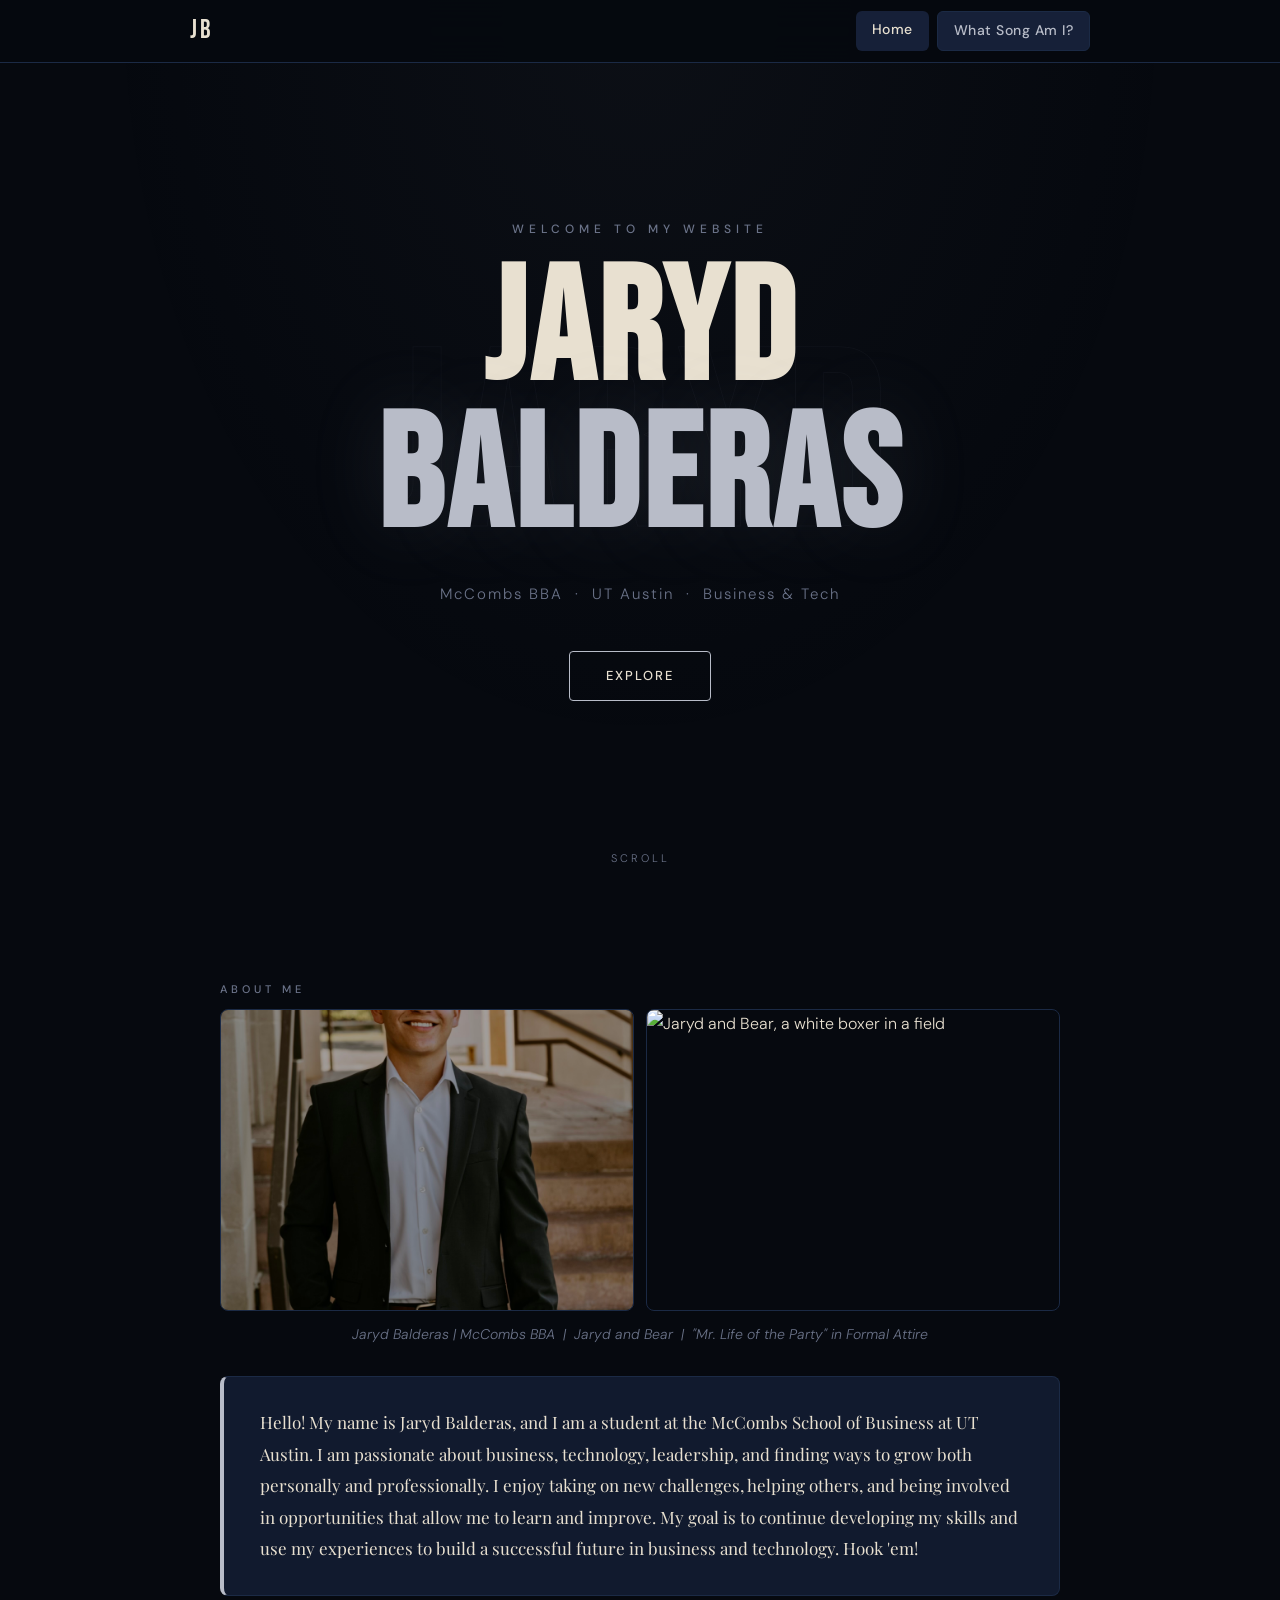
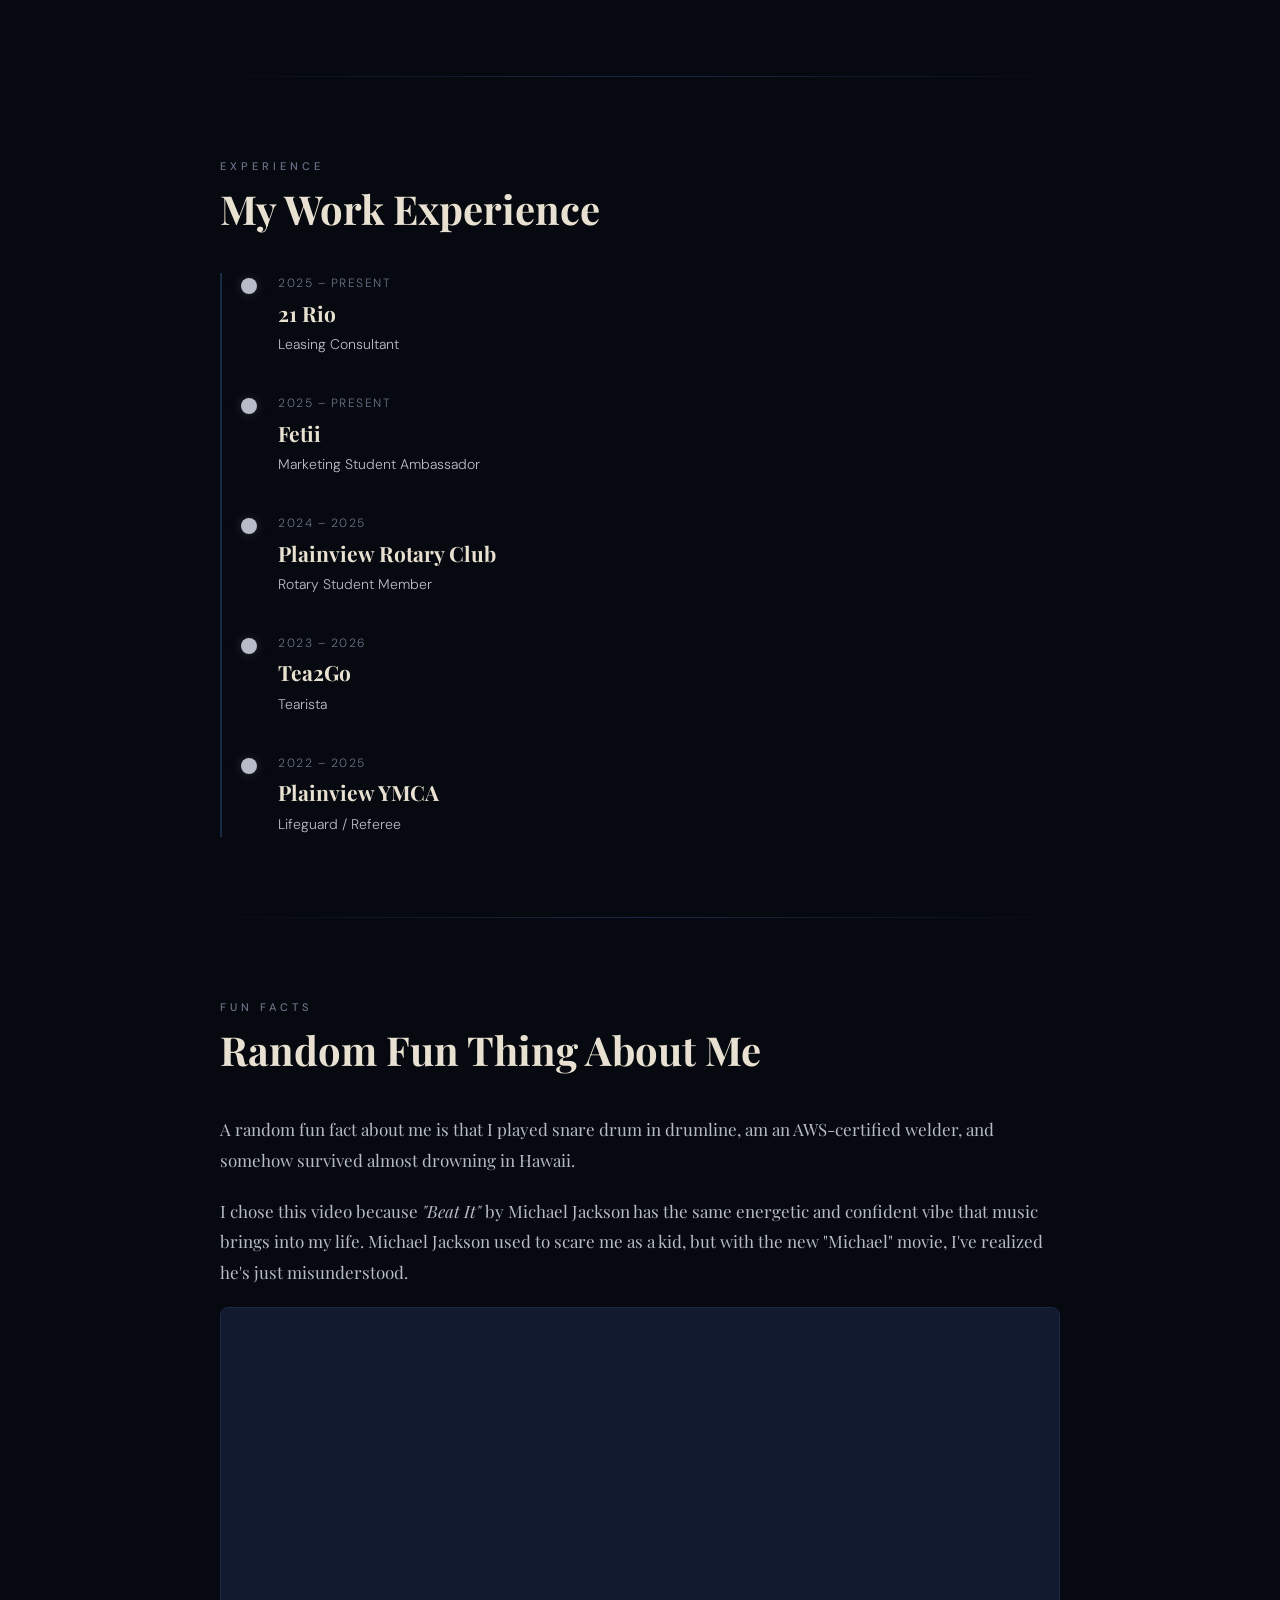
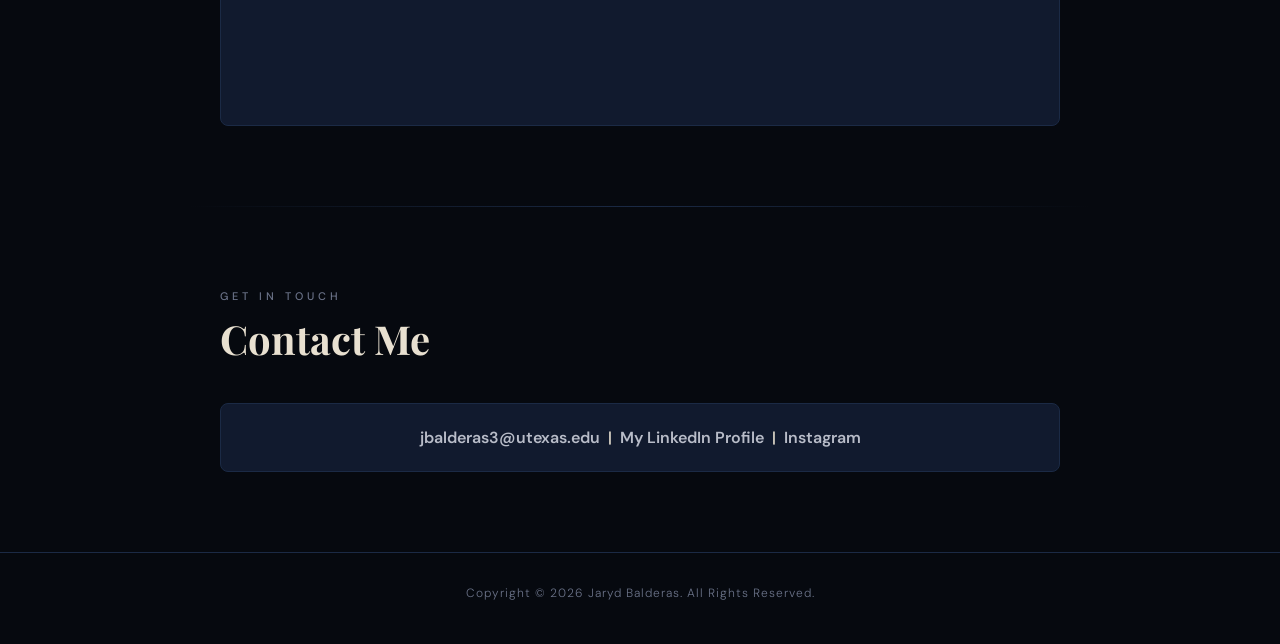
==== index.html @ f9210cd5 "Update index.html" ====
<!DOCTYPE html>
<html lang="en">
<head>
  <meta charset="UTF-8" />
  <meta name="viewport" content="width=device-width, initial-scale=1.0"/>
  <title>Jaryd Balderas</title>
  <link rel="preconnect" href="https://fonts.googleapis.com">
  <link rel="preconnect" href="https://fonts.gstatic.com" crossorigin>
  <link href="https://fonts.googleapis.com/css2?family=Bebas+Neue&family=Playfair+Display:ital,wght@0,400;0,700;1,400&family=DM+Sans:wght@300;400;500&display=swap" rel="stylesheet">
  <link rel="stylesheet" href="style.css">
</head>
<body>

  <div class="particles" id="particles"></div>

  <!-- STICKY NAV -->
  <nav class="site-nav" id="siteNav">
    <div class="nav-inner">
      <span class="nav-logo">JB</span>
      <div class="nav-links">
        <a href="index.html" class="nav-link active">Home</a>
        <a href="quiz.html" class="nav-link quiz-link">What Song Am I?</a>
      </div>
    </div>
  </nav>

  <!-- HERO -->
  <section class="hero">
    <div class="hero-bg-text">JARYD</div>
    <div class="hero-content">
      <p class="hero-eyebrow">Welcome to my website</p>
      <h1 class="hero-name">JARYD<br><span class="hero-name-accent">BALDERAS</span></h1>
      <p class="hero-tagline">McCombs BBA &nbsp;&middot;&nbsp; UT Austin &nbsp;&middot;&nbsp; Business &amp; Tech</p>
      <a href="#about" class="hero-cta">Explore</a>
    </div>
    <div class="hero-scroll-hint">scroll</div>
  </section>

  <!-- ABOUT -->
  <section class="section" id="about">
    <div class="section-label reveal">About Me</div>

    <div class="photo-row reveal">
      <div class="photo-frame">
        <img class="row-photo headshot-photo" alt="Jaryd standing in front of stairs" src="IMG_3051.jpeg" />
        <div class="photo-caption-overlay">Jaryd Balderas</div>
      </div>
      <div class="photo-frame">
        <img class="row-photo" alt="Jaryd and Bear, a white boxer in a field" src="Jaryd&Bear.JPG" />
        <div class="photo-caption-overlay">Jaryd &amp; Bear</div>
      </div>
    </div>

    <p class="caption reveal">
      <em>Jaryd Balderas | McCombs BBA &nbsp;|&nbsp; Jaryd and Bear &nbsp;|&nbsp; "Mr. Life of the Party" in Formal Attire</em>
    </p>

    <div class="about-card reveal">
      <p class="about-me">
        Hello! My name is Jaryd Balderas, and I am a student at the McCombs School of Business at UT Austin.
        I am passionate about business, technology, leadership, and finding ways to grow both personally and
        professionally. I enjoy taking on new challenges, helping others, and being involved in opportunities
        that allow me to learn and improve. My goal is to continue developing my skills and use my experiences
        to build a successful future in business and technology. Hook 'em!
      </p>
    </div>
  </section>

  <div class="divider"></div>

  <!-- WORK EXPERIENCE -->
  <section class="section" id="work">
    <div class="section-label reveal">Experience</div>
    <h2 class="section-heading reveal">My Work Experience</h2>

    <div class="timeline">
      <div class="timeline-item reveal">
        <div class="timeline-dot"></div>
        <div class="timeline-content">
          <span class="timeline-year">2025 &ndash; Present</span>
          <strong class="timeline-company">21 Rio</strong>
          <span class="timeline-role">Leasing Consultant</span>
        </div>
      </div>
      <div class="timeline-item reveal">
        <div class="timeline-dot"></div>
        <div class="timeline-content">
          <span class="timeline-year">2025 &ndash; Present</span>
          <strong class="timeline-company">Fetii</strong>
          <span class="timeline-role">Marketing Student Ambassador</span>
        </div>
      </div>
      <div class="timeline-item reveal">
        <div class="timeline-dot"></div>
        <div class="timeline-content">
          <span class="timeline-year">2024 &ndash; 2025</span>
          <strong class="timeline-company">Plainview Rotary Club</strong>
          <span class="timeline-role">Rotary Student Member</span>
        </div>
      </div>
      <div class="timeline-item reveal">
        <div class="timeline-dot"></div>
        <div class="timeline-content">
          <span class="timeline-year">2023 &ndash; 2026</span>
          <strong class="timeline-company">Tea2Go</strong>
          <span class="timeline-role">Tearista</span>
        </div>
      </div>
      <div class="timeline-item reveal">
        <div class="timeline-dot"></div>
        <div class="timeline-content">
          <span class="timeline-year">2022 &ndash; 2025</span>
          <strong class="timeline-company">Plainview YMCA</strong>
          <span class="timeline-role">Lifeguard / Referee</span>
        </div>
      </div>
    </div>
  </section>

  <div class="divider"></div>

  <!-- FUN FACTS -->
  <section class="section" id="fun">
    <div class="section-label reveal">Fun Facts</div>
    <h2 class="section-heading reveal">Random Fun Thing About Me</h2>

    <p class="fun-description reveal">
      A random fun fact about me is that I played snare drum in drumline, am an AWS-certified welder,
      and somehow survived almost drowning in Hawaii.
    </p>
    <p class="fun-description reveal">
      I chose this video because <em>"Beat It"</em> by Michael Jackson has the same energetic and confident vibe
      that music brings into my life. Michael Jackson used to scare me as a kid, but with the new "Michael" movie,
      I've realized he's just misunderstood.
    </p>

    <div class="video-wrap reveal">
      <iframe
        src="https://www.youtube.com/embed/oRdxUFDoQe0?si=f1LUqNTYazHuDewV"
        title="Michael Jackson - Beat It"
        frameborder="0"
        allow="accelerometer; autoplay; clipboard-write; encrypted-media; gyroscope; picture-in-picture; web-share"
        referrerpolicy="strict-origin-when-cross-origin"
        allowfullscreen>
      </iframe>
    </div>
  </section>

  <div class="divider"></div>

  <!-- CONTACT -->
  <section class="section" id="contact">
    <div class="section-label reveal">Get In Touch</div>
    <h2 class="section-heading reveal">Contact Me</h2>

    <p class="contact-line reveal">
      <a href="mailto:jbalderas3@utexas.edu">jbalderas3@utexas.edu</a>
      &nbsp;|&nbsp;
      <a href="https://www.linkedin.com/in/jarydbalderas" target="_blank" rel="noopener noreferrer">My LinkedIn Profile</a>
      &nbsp;|&nbsp;
      <a href="https://www.instagram.com/jaryd.3" target="_blank" rel="noopener noreferrer">Instagram</a>
    </p>
  </section>

  <footer class="page-footer">
    <span>Copyright &copy; 2026 Jaryd Balderas. All Rights Reserved.</span>
  </footer>

  <script src="main.js"></script>
</body>
</html>
---- style.css ----
/* ============================================================
   Jaryd Balderas – Navy Night Mode
   --bg:         #06090f   near-black navy
   --bg-surface: #0d1321   dark navy surface
   --bg-card:    #111a2e   card navy
   --border:     #1b2a45   border navy
   --navy-mid:   #162038   hover navy
   --cream:      #e8e0d0   moonlight cream (main text)
   --silver:     #b8bcc8   moonlight silver (secondary)
   --muted:      #6b7389   muted blue-grey
   ============================================================ */

:root {
  --bg:         #06090f;
  --bg-surface: #0d1321;
  --bg-card:    #111a2e;
  --border:     #1b2a45;
  --navy-mid:   #162038;
  --cream:      #e8e0d0;
  --silver:     #b8bcc8;
  --muted:      #6b7389;
  --font-display: 'Bebas Neue', sans-serif;
  --font-serif:   'Playfair Display', Georgia, serif;
  --font-body:    'DM Sans', sans-serif;
}

/* ---- Reset & Base ---- */
*, *::before, *::after { box-sizing: border-box; margin: 0; padding: 0; }
html { scroll-behavior: smooth; }

body {
  background-color: var(--bg);
  color: var(--cream);
  font-family: var(--font-body);
  font-weight: 300;
  line-height: 1.7;
  overflow-x: hidden;
  max-width: 100%;
}

/* ---- Floating particles ---- */
.particles {
  position: fixed;
  inset: 0;
  pointer-events: none;
  z-index: 0;
  overflow: hidden;
}
.particle {
  position: absolute;
  border-radius: 50%;
  background: var(--silver);
  opacity: 0;
  animation: floatUp linear infinite;
}
@keyframes floatUp {
  0%   { transform: translateY(100vh) scale(0); opacity: 0; }
  10%  { opacity: 0.15; }
  90%  { opacity: 0.04; }
  100% { transform: translateY(-10vh) scale(1.2); opacity: 0; }
}

/* ---- Sticky Nav ---- */
.site-nav {
  position: fixed;
  top: 0; left: 0; right: 0;
  z-index: 100;
  padding: 0 32px;
  background: rgba(6,9,15,0.92);
  backdrop-filter: blur(20px);
  border-bottom: 1px solid var(--border);
  transition: background 0.3s;
}
.nav-inner {
  max-width: 900px;
  margin: 0 auto;
  height: 62px;
  display: flex;
  align-items: center;
  justify-content: space-between;
}
.nav-logo {
  font-family: var(--font-display);
  font-size: 26px;
  letter-spacing: 3px;
  color: var(--cream);
}
.nav-links { display: flex; gap: 8px; }
.nav-link {
  font-family: var(--font-body);
  font-size: 14px;
  font-weight: 500;
  color: var(--muted);
  text-decoration: none;
  padding: 7px 16px;
  border-radius: 6px;
  letter-spacing: 0.5px;
  transition: color 0.2s, background 0.2s;
}
.nav-link:hover, .nav-link.active {
  color: var(--cream);
  background: var(--navy-mid);
}
.quiz-link {
  background: var(--navy-mid);
  color: var(--silver) !important;
  border: 1px solid var(--border);
}
.quiz-link:hover, .quiz-link.active {
  background: var(--border) !important;
  color: var(--cream) !important;
}

/* ---- Hero ---- */
.hero {
  position: relative;
  min-height: 100vh;
  display: flex;
  flex-direction: column;
  align-items: center;
  justify-content: center;
  text-align: center;
  padding: 80px 24px 60px;
  overflow: hidden;
  background: radial-gradient(ellipse at 50% 0%, rgba(184,188,200,0.04) 0%, transparent 60%);
}
.hero-bg-text {
  position: absolute;
  top: 50%; left: 50%;
  transform: translate(-50%, -50%);
  font-family: var(--font-display);
  font-size: clamp(100px, 20vw, 260px);
  letter-spacing: 8px;
  color: transparent;
  -webkit-text-stroke: 1px rgba(184,188,200,0.04);
  user-select: none;
  white-space: nowrap;
  pointer-events: none;
  z-index: 0;
}
.hero-content { position: relative; z-index: 1; }
.hero-eyebrow {
  font-size: 12px;
  font-weight: 500;
  letter-spacing: 5px;
  text-transform: uppercase;
  color: var(--muted);
  margin-bottom: 20px;
  animation: fadeUp 0.8s ease both;
}
.hero-name {
  font-family: var(--font-display);
  font-size: clamp(72px, 14vw, 160px);
  line-height: 0.92;
  letter-spacing: 4px;
  color: var(--cream);
  animation: fadeUp 0.9s ease 0.15s both;
}
.hero-name-accent {
  color: var(--silver);
  display: inline-block;
  text-shadow: 0 0 80px rgba(184,188,200,0.12);
}
.hero-tagline {
  margin-top: 28px;
  font-size: 15px;
  letter-spacing: 2px;
  color: var(--muted);
  animation: fadeUp 1s ease 0.3s both;
}
.hero-cta {
  display: inline-block;
  margin-top: 44px;
  padding: 13px 36px;
  background: transparent;
  border: 1.5px solid var(--silver);
  color: var(--cream);
  font-family: var(--font-body);
  font-size: 13px;
  font-weight: 500;
  letter-spacing: 2px;
  text-transform: uppercase;
  text-decoration: none;
  border-radius: 4px;
  transition: background 0.25s, color 0.25s, transform 0.2s;
  animation: fadeUp 1s ease 0.45s both;
}
.hero-cta:hover {
  background: var(--cream);
  color: var(--bg);
  transform: translateY(-3px);
}
.hero-scroll-hint {
  position: absolute;
  bottom: 32px; left: 50%;
  transform: translateX(-50%);
  font-size: 11px;
  letter-spacing: 3px;
  text-transform: uppercase;
  color: var(--muted);
  animation: bounce 2s ease-in-out infinite;
  z-index: 1;
}
@keyframes bounce {
  0%, 100% { transform: translateX(-50%) translateY(0); }
  50%       { transform: translateX(-50%) translateY(6px); }
}
@keyframes fadeUp {
  from { opacity: 0; transform: translateY(30px); }
  to   { opacity: 1; transform: translateY(0); }
}

/* ---- Sections ---- */
.section {
  max-width: 900px;
  margin: 0 auto;
  padding: 80px 30px;
  position: relative;
  z-index: 1;
}
.section-label {
  font-size: 11px;
  font-weight: 500;
  letter-spacing: 4px;
  text-transform: uppercase;
  color: var(--muted);
  margin-bottom: 10px;
}
.section-heading {
  font-family: var(--font-serif);
  font-size: clamp(26px, 4vw, 40px);
  font-weight: 700;
  color: var(--cream);
  margin-bottom: 40px;
  line-height: 1.2;
}

/* ---- Divider ---- */
.divider {
  max-width: 900px;
  margin: 0 auto;
  height: 1px;
  background: linear-gradient(90deg, transparent, var(--border), transparent);
}

/* ---- Scroll reveal ---- */
.reveal {
  opacity: 0;
  transform: translateY(36px);
  transition: opacity 0.7s ease, transform 0.7s ease;
}
.reveal.visible {
  opacity: 1;
  transform: translateY(0);
}

/* ---- Photo row ---- */
.photo-row {
  display: flex;
  gap: 12px;
  justify-content: center;
  margin-bottom: 12px;
}
.photo-frame {
  position: relative;
  overflow: hidden;
  border-radius: 8px;
  flex: 1;
  max-width: 420px;
  border: 1px solid var(--border);
}
.row-photo {
  width: 100%;
  height: 300px;
  object-fit: cover;
  display: block;
  transition: transform 0.5s ease;
   .headshot-photo {
  object-position: center bottom;
}
}
.photo-frame:hover .row-photo { transform: scale(1.04); }
.photo-caption-overlay {
  position: absolute;
  bottom: 0; left: 0; right: 0;
  background: linear-gradient(transparent, rgba(6,9,15,0.88));
  color: var(--cream);
  font-size: 13px;
  letter-spacing: 1px;
  padding: 24px 14px 12px;
  opacity: 0;
  transition: opacity 0.3s;
}
.photo-frame:hover .photo-caption-overlay { opacity: 1; }

/* ---- Caption ---- */
.caption {
  text-align: center;
  color: var(--muted);
  font-size: 14px;
  margin-bottom: 30px;
}

/* ---- About card ---- */
.about-card {
  background: var(--bg-card);
  border: 1px solid var(--border);
  border-left: 4px solid var(--silver);
  border-radius: 8px;
  padding: 30px 36px;
}
.about-me {
  font-family: var(--font-serif);
  font-size: 17px;
  color: var(--cream);
  line-height: 1.85;
}

/* ---- Timeline ---- */
.timeline {
  position: relative;
  padding-left: 28px;
  border-left: 2px solid var(--border);
}
.timeline-item {
  position: relative;
  padding: 0 0 36px 28px;
}
.timeline-item:last-child { padding-bottom: 0; }
.timeline-dot {
  position: absolute;
  left: -9px; top: 5px;
  width: 16px; height: 16px;
  border-radius: 50%;
  background: var(--silver);
  box-shadow: 0 0 12px rgba(184,188,200,0.2);
  transition: transform 0.2s, box-shadow 0.2s;
}
.timeline-item:hover .timeline-dot {
  transform: scale(1.4);
  box-shadow: 0 0 20px rgba(184,188,200,0.4);
}
.timeline-content { display: flex; flex-direction: column; gap: 2px; }
.timeline-year {
  font-size: 12px;
  letter-spacing: 1.5px;
  color: var(--muted);
  text-transform: uppercase;
}
.timeline-company {
  font-family: var(--font-serif);
  font-size: 21px;
  font-weight: 700;
  color: var(--cream);
}
.timeline-role { font-size: 14px; color: var(--silver); }

/* ---- Fun section text ---- */
.fun-description {
  font-family: var(--font-serif);
  font-size: 17px;
  color: var(--silver);
  margin-bottom: 20px;
  line-height: 1.8;
}

/* ---- Video ---- */
.video-wrap {
  background: var(--bg-card);
  border: 1px solid var(--border);
  border-radius: 8px;
  padding: 24px;
  text-align: center;
}
.video-wrap iframe {
  width: 100%;
  max-width: 640px;
  height: 360px;
  border-radius: 6px;
  border: none;
}

/* ---- Contact ---- */
.contact-line {
  text-align: center;
  background: var(--bg-card);
  border: 1px solid var(--border);
  border-radius: 8px;
  padding: 20px;
  font-size: 16px;
  font-weight: 500;
}
.contact-line a {
  color: var(--silver);
  font-weight: 600;
  text-decoration: none;
  transition: color 0.2s;
}
.contact-line a:hover { color: var(--cream); }

/* ---- Footer ---- */
.page-footer {
  text-align: center;
  color: var(--muted);
  font-size: 12px;
  letter-spacing: 1px;
  padding: 30px 24px 40px;
  border-top: 1px solid var(--border);
  position: relative;
  z-index: 1;
}

/* ============================================================
   QUIZ PAGE
   ============================================================ */
.quiz-hero {
  padding: 110px 24px 50px;
  text-align: center;
  position: relative;
  overflow: hidden;
}
.quiz-hero-bg {
  position: absolute;
  inset: 0;
  background: radial-gradient(ellipse at 50% 0%, rgba(184,188,200,0.04) 0%, transparent 65%);
  pointer-events: none;
}
.quiz-eyebrow {
  font-size: 11px;
  letter-spacing: 4px;
  text-transform: uppercase;
  color: var(--muted);
  margin-bottom: 14px;
  position: relative;
  z-index: 1;
}
.quiz-main-title {
  font-family: var(--font-display);
  font-size: clamp(52px, 10vw, 96px);
  letter-spacing: 4px;
  color: var(--cream);
  line-height: 1;
  margin-bottom: 16px;
  position: relative;
  z-index: 1;
}
.quiz-main-title span { color: var(--silver); }
.quiz-subtitle {
  font-family: var(--font-serif);
  font-style: italic;
  font-size: 17px;
  color: var(--muted);
  max-width: 500px;
  margin: 0 auto;
  position: relative;
  z-index: 1;
}

.quiz-wrap {
  max-width: 700px;
  margin: 0 auto;
  padding: 20px 24px 80px;
  position: relative;
  z-index: 1;
}

/* Progress */
.progress-wrap {
  background: var(--border);
  border-radius: 20px;
  height: 4px;
  margin-bottom: 6px;
  overflow: hidden;
}
.progress-fill {
  height: 100%;
  background: linear-gradient(90deg, var(--silver), var(--cream));
  border-radius: 20px;
  transition: width 0.5s cubic-bezier(0.4,0,0.2,1);
  width: 0%;
}
.progress-label {
  text-align: right;
  color: var(--muted);
  font-size: 12px;
  letter-spacing: 1px;
  margin-bottom: 28px;
}

/* Question card */
.question-card {
  background: var(--bg-card);
  border: 1px solid var(--border);
  border-radius: 10px;
  padding: 32px;
  margin-bottom: 18px;
  animation: fadeUp 0.4s ease both;
}
.question-number {
  font-size: 11px;
  font-weight: 500;
  letter-spacing: 3px;
  text-transform: uppercase;
  color: var(--muted);
  margin-bottom: 10px;
}
.question-text {
  font-family: var(--font-serif);
  font-size: 22px;
  color: var(--cream);
  line-height: 1.35;
  margin-bottom: 24px;
}
.answers-grid {
  display: grid;
  grid-template-columns: 1fr 1fr;
  gap: 10px;
}
.answer-btn {
  background: var(--bg-surface);
  color: var(--silver);
  border: 1px solid var(--border);
  border-radius: 8px;
  padding: 14px 16px;
  font-family: var(--font-body);
  font-size: 14px;
  cursor: pointer;
  text-align: left;
  line-height: 1.5;
  transition: border-color 0.2s, background 0.2s, color 0.2s, transform 0.15s;
}
.answer-btn:hover {
  border-color: var(--silver);
  background: var(--navy-mid);
  color: var(--cream);
  transform: translateY(-2px);
}
.answer-btn.selected {
  border-color: var(--cream);
  background: var(--navy-mid);
  color: var(--cream);
}

/* Next button */
.next-btn {
  display: block;
  margin: 0 auto 36px;
  background: var(--cream);
  color: var(--bg);
  border: none;
  border-radius: 6px;
  padding: 13px 44px;
  font-family: var(--font-body);
  font-size: 15px;
  font-weight: 600;
  letter-spacing: 1px;
  cursor: pointer;
  transition: opacity 0.2s, transform 0.2s;
}
.next-btn:hover:not(:disabled) { opacity: 0.85; transform: translateY(-2px); }
.next-btn:disabled { opacity: 0.2; cursor: not-allowed; }

/* Result */
.result-card {
  background: var(--bg-card);
  border: 1px solid var(--border);
  border-radius: 10px;
  padding: 44px 32px;
  text-align: center;
  animation: fadeUp 0.5s ease;
  display: none;
}
.result-label {
  font-size: 11px;
  letter-spacing: 4px;
  text-transform: uppercase;
  color: var(--muted);
  margin-bottom: 10px;
}
.result-song {
  font-family: var(--font-display);
  font-size: 50px;
  letter-spacing: 3px;
  color: var(--cream);
  margin-bottom: 4px;
}
.result-artist {
  font-family: var(--font-serif);
  font-style: italic;
  font-size: 20px;
  color: var(--silver);
  margin-bottom: 20px;
}
.result-description {
  font-size: 15px;
  color: var(--muted);
  line-height: 1.8;
  max-width: 500px;
  margin: 0 auto 28px;
}
.retake-btn {
  background: transparent;
  border: 1.5px solid var(--silver);
  color: var(--cream);
  border-radius: 6px;
  padding: 11px 32px;
  font-family: var(--font-body);
  font-size: 14px;
  font-weight: 500;
  letter-spacing: 1px;
  cursor: pointer;
  transition: background 0.2s, color 0.2s, border-color 0.2s;
}
.retake-btn:hover {
  background: var(--cream);
  color: var(--bg);
  border-color: var(--cream);
}

/* ---- Mobile ---- */
@media (max-width: 680px) {
  .hero-name { font-size: 72px; }
  .photo-row { flex-direction: column; }
  .row-photo { height: 240px; }
  .answers-grid { grid-template-columns: 1fr; }
  .quiz-main-title { font-size: 52px; }
  .site-nav { padding: 0 16px; }
  .section { padding: 60px 16px; }
  .question-card { padding: 22px 18px; }
  .result-card { padding: 30px 18px; }
  .about-card { padding: 22px 20px; }
}
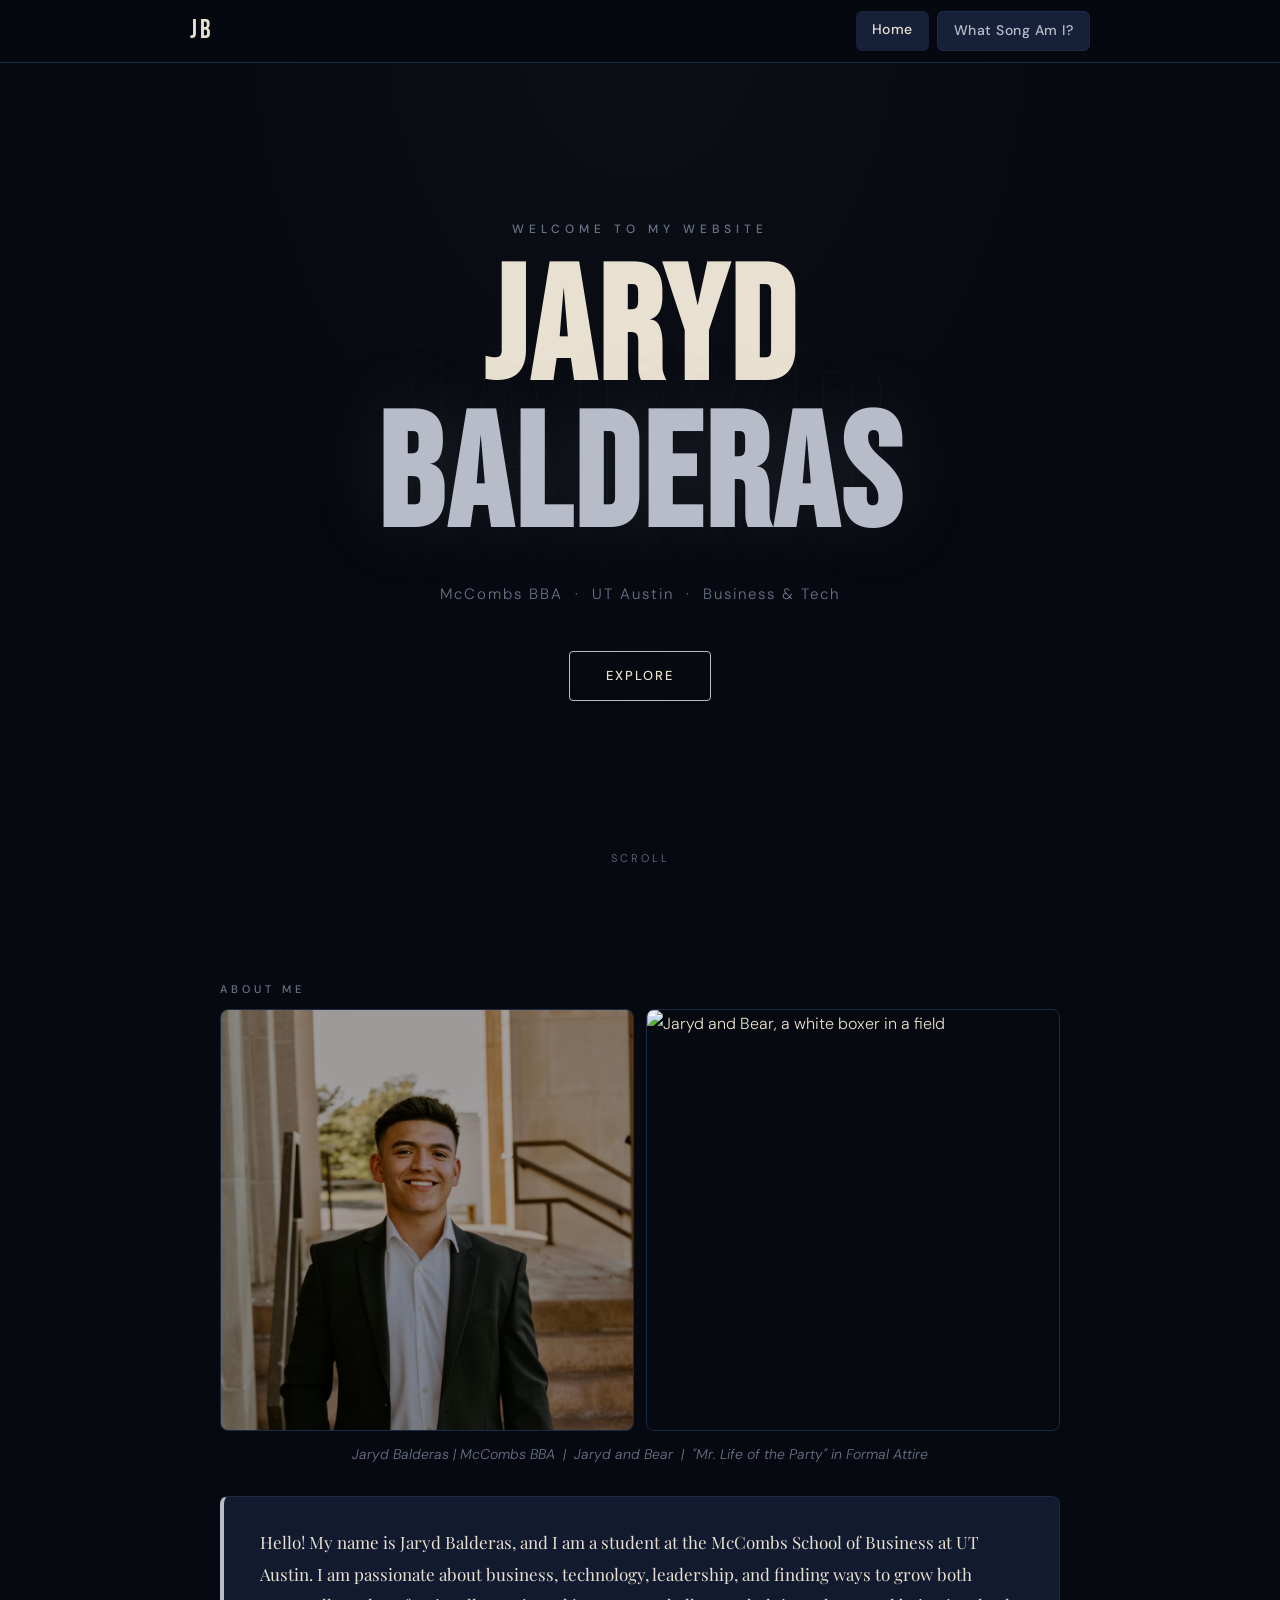
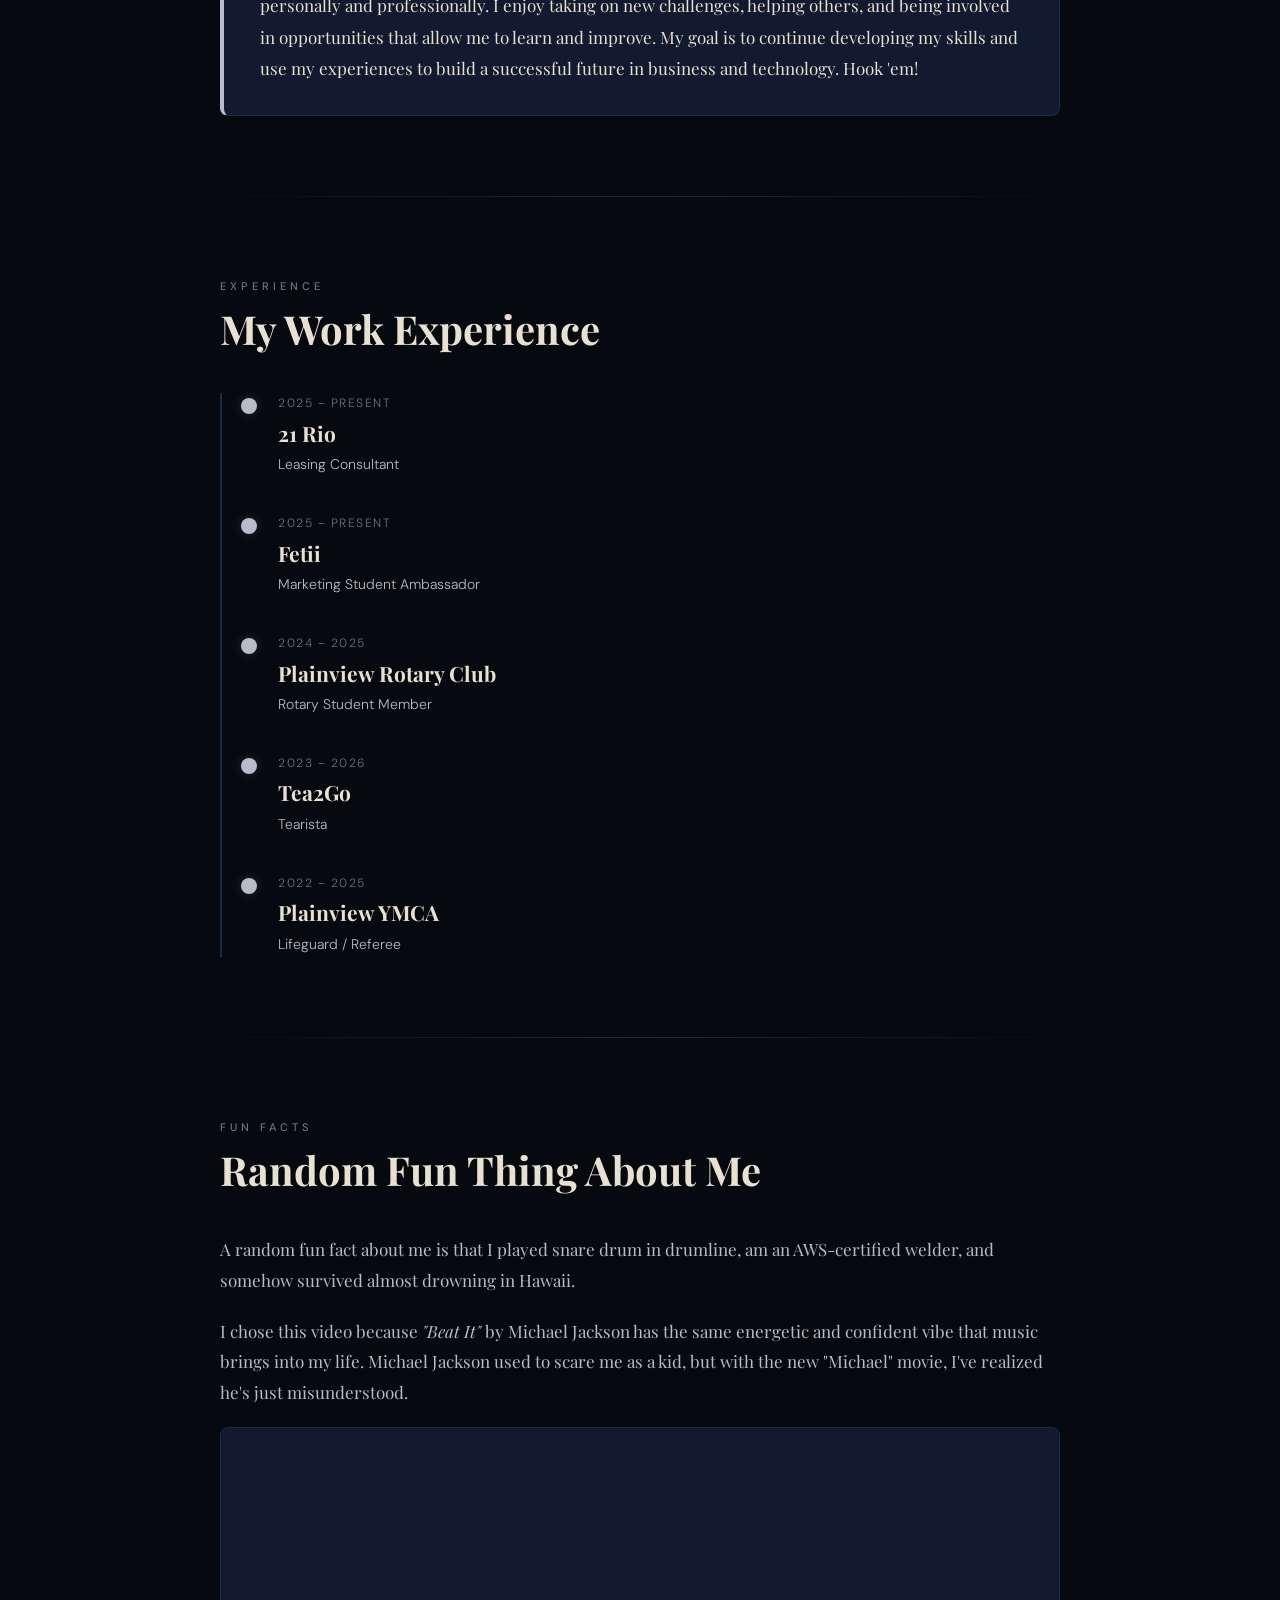
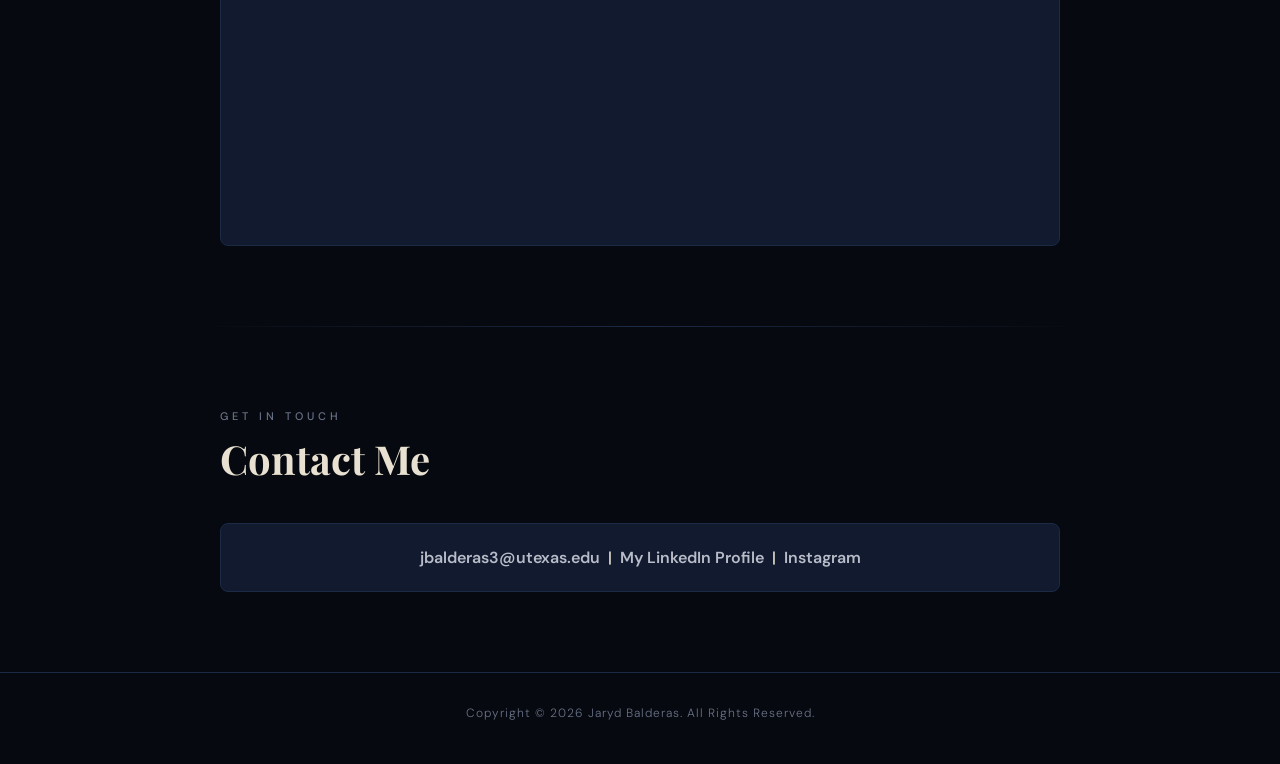
==== commit 7dbc9c67: "Update index.html" ====
--- a/index.html
+++ b/index.html
@@ -46,7 +46,7 @@
         <div class="photo-caption-overlay">Jaryd Balderas</div>
       </div>
       <div class="photo-frame">
-        <img class="row-photo" alt="Jaryd and Bear, a white boxer in a field" src="Jaryd&Bear.JPG" />
+        <img class="row-photo bear-photo" alt="Jaryd and Bear, a white boxer in a field" src="Jaryd&Bear.JPG" />
         <div class="photo-caption-overlay">Jaryd &amp; Bear</div>
       </div>
     </div>
--- a/style.css
+++ b/style.css
@@ -271,13 +271,13 @@
 }
 .row-photo {
   width: 100%;
-  height: 300px;
+  height: 420px;
   object-fit: cover;
   display: block;
   transition: transform 0.5s ease;
-   .headshot-photo {
-  object-position: center bottom;
-}
+}
+.headshot-photo {
+  object-position: center 0%;
 }
 .photo-frame:hover .row-photo { transform: scale(1.04); }
 .photo-caption-overlay {
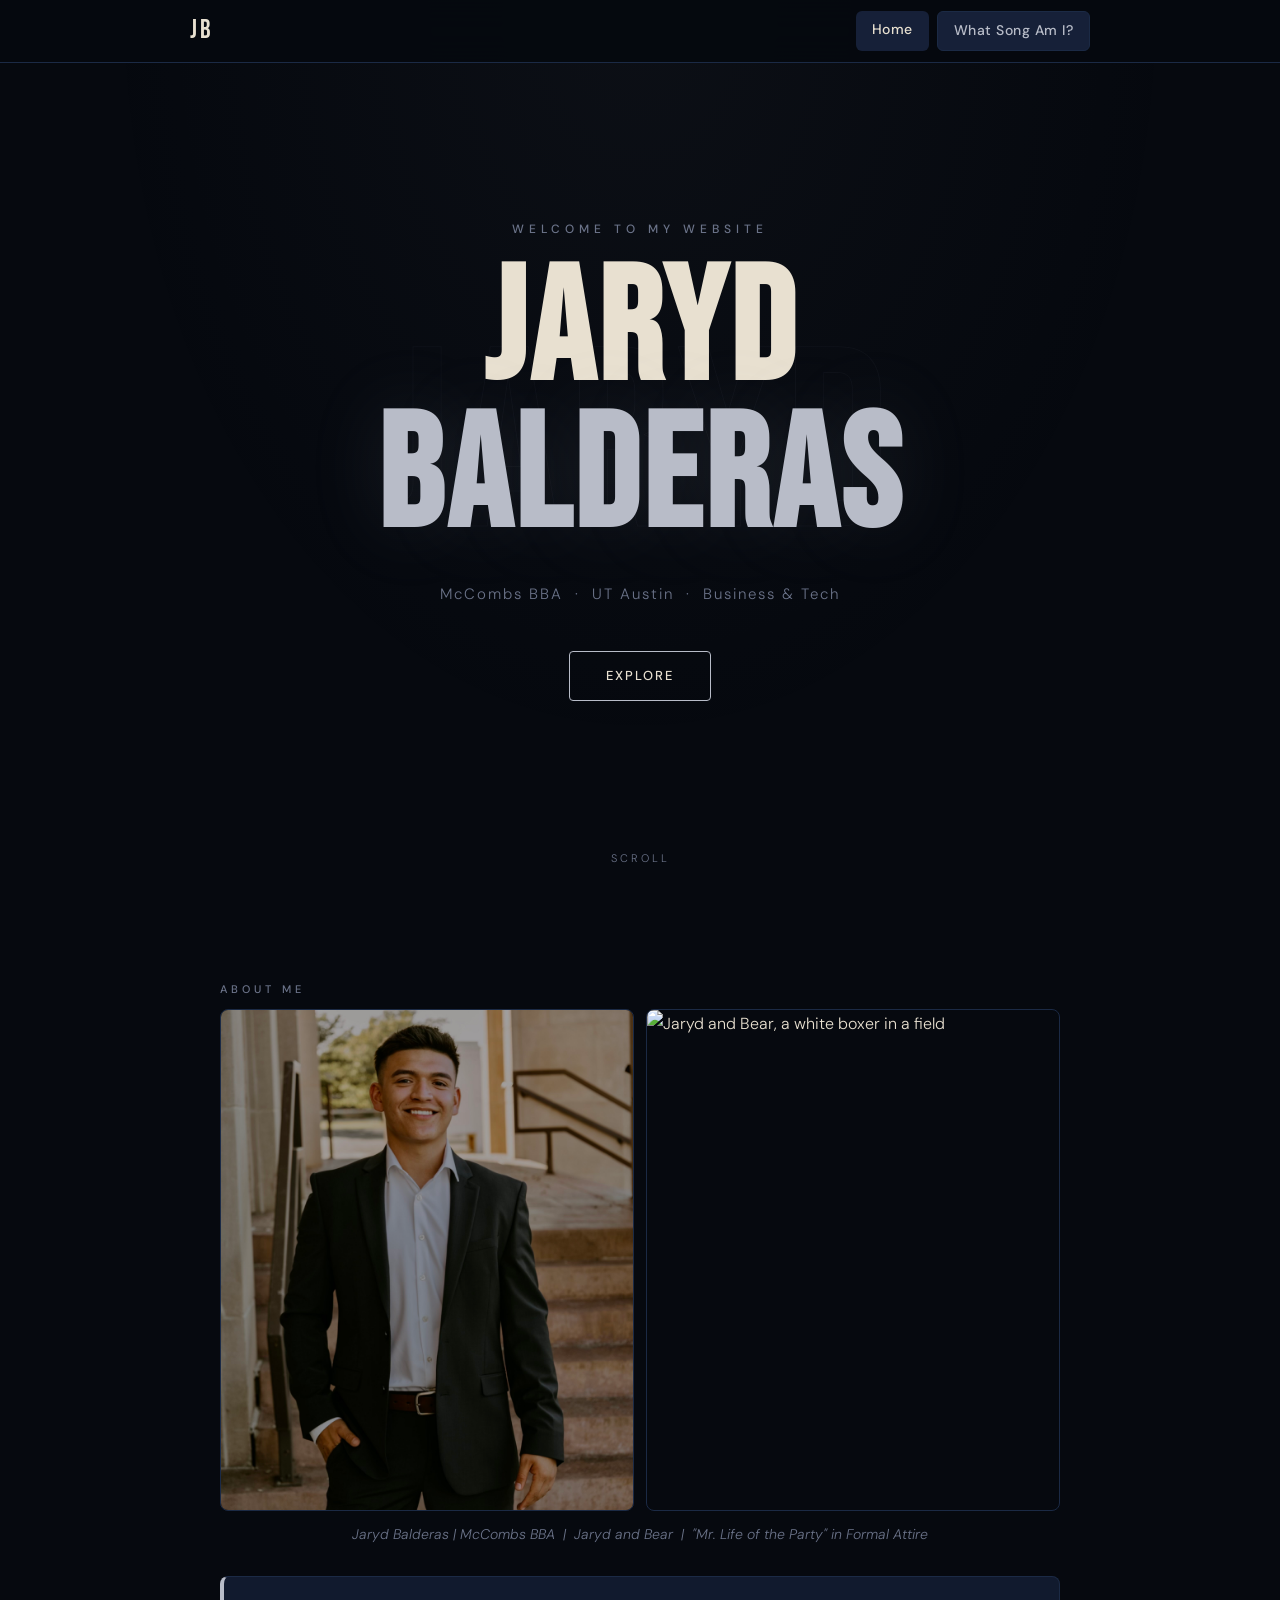
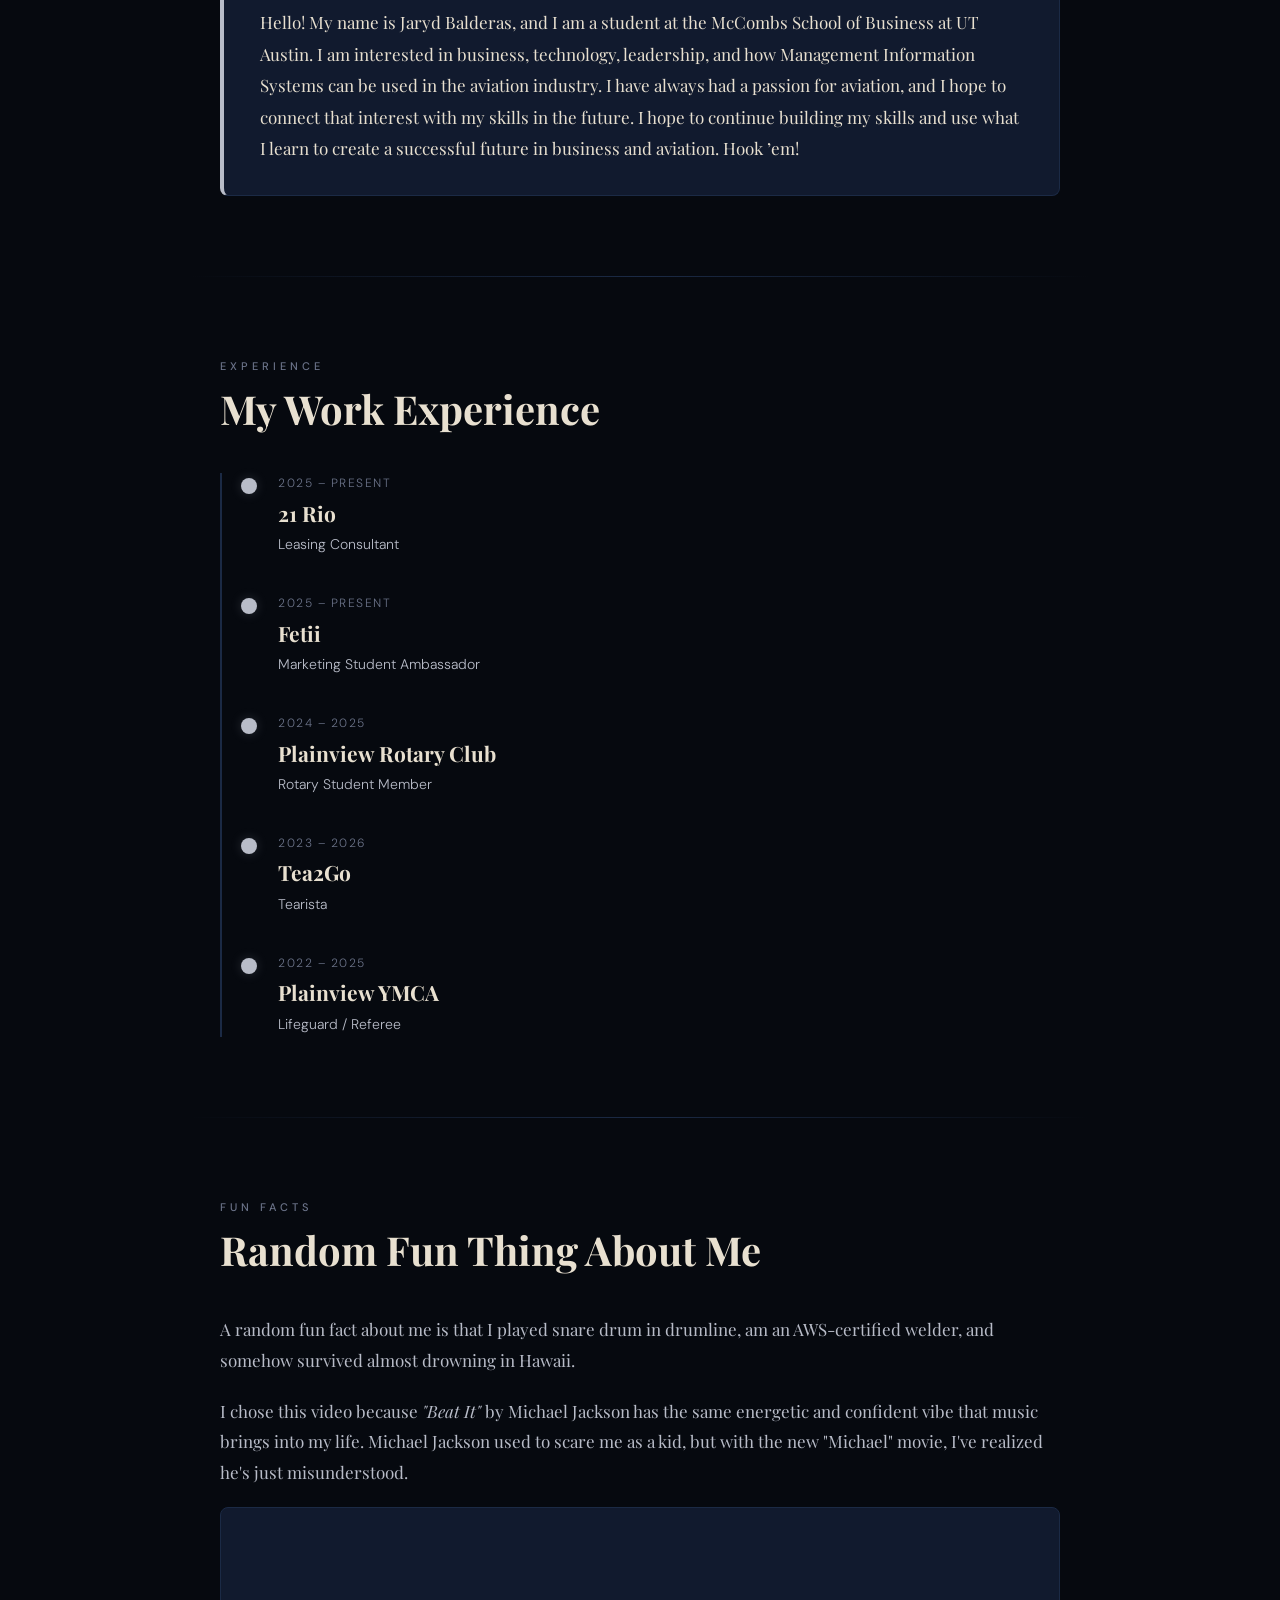
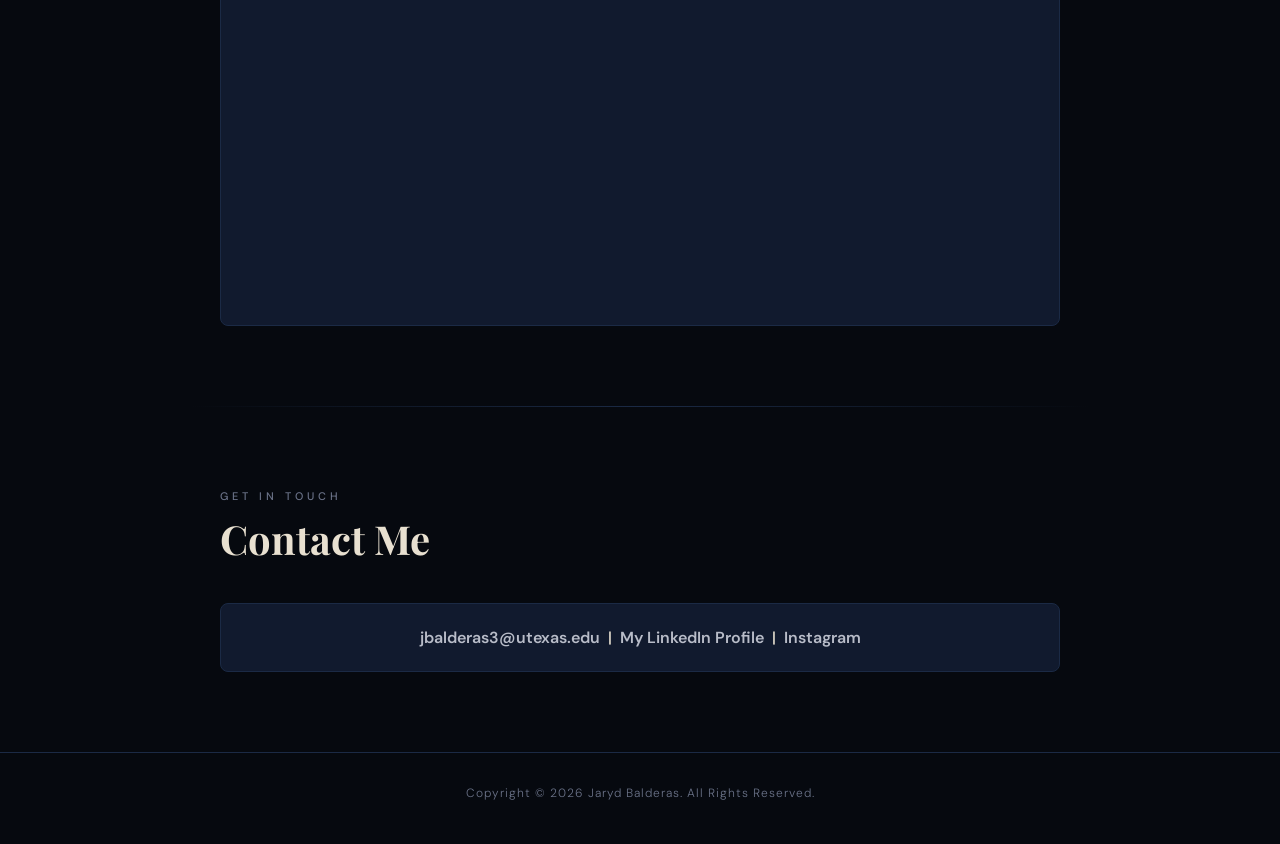
==== commit 169d3416: "Update index.html" ====
--- a/index.html
+++ b/index.html
@@ -57,11 +57,10 @@
 
     <div class="about-card reveal">
       <p class="about-me">
-        Hello! My name is Jaryd Balderas, and I am a student at the McCombs School of Business at UT Austin.
-        I am passionate about business, technology, leadership, and finding ways to grow both personally and
-        professionally. I enjoy taking on new challenges, helping others, and being involved in opportunities
-        that allow me to learn and improve. My goal is to continue developing my skills and use my experiences
-        to build a successful future in business and technology. Hook 'em!
+        Hello! My name is Jaryd Balderas, and I am a student at the McCombs School of Business at UT Austin. 
+  I am interested in business, technology, leadership, and how Management Information Systems can be used in the aviation industry. 
+  I have always had a passion for aviation, and I hope to connect that interest with my skills in the future.
+  I hope to continue building my skills and use what I learn to create a successful future in business and aviation. Hook ’em!
       </p>
     </div>
   </section>
--- a/style.css
+++ b/style.css
@@ -271,13 +271,16 @@
 }
 .row-photo {
   width: 100%;
-  height: 420px;
+  height: 500px;
   object-fit: cover;
   display: block;
   transition: transform 0.5s ease;
 }
 .headshot-photo {
-  object-position: center 0%;
+  object-position: center 60%;
+}
+.bear-photo {
+  object-position: center 72%;
 }
 .photo-frame:hover .row-photo { transform: scale(1.04); }
 .photo-caption-overlay {
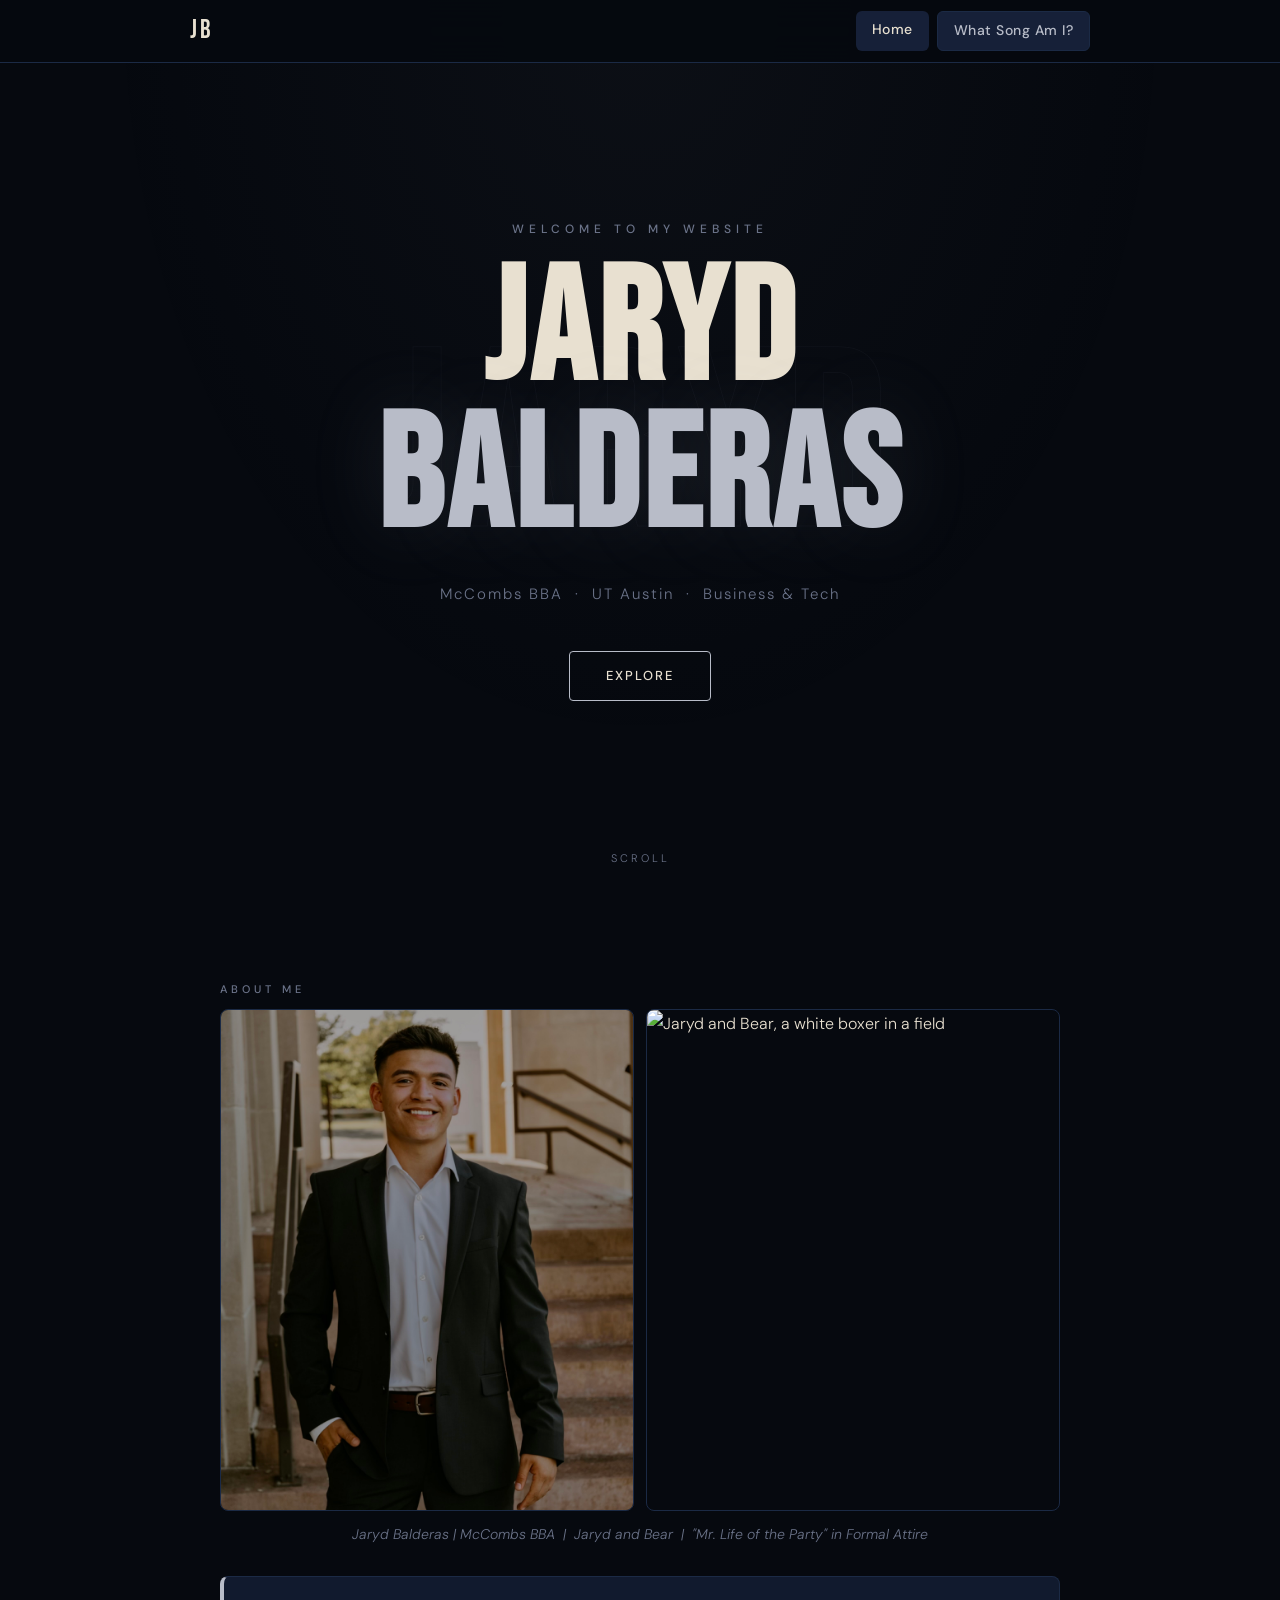
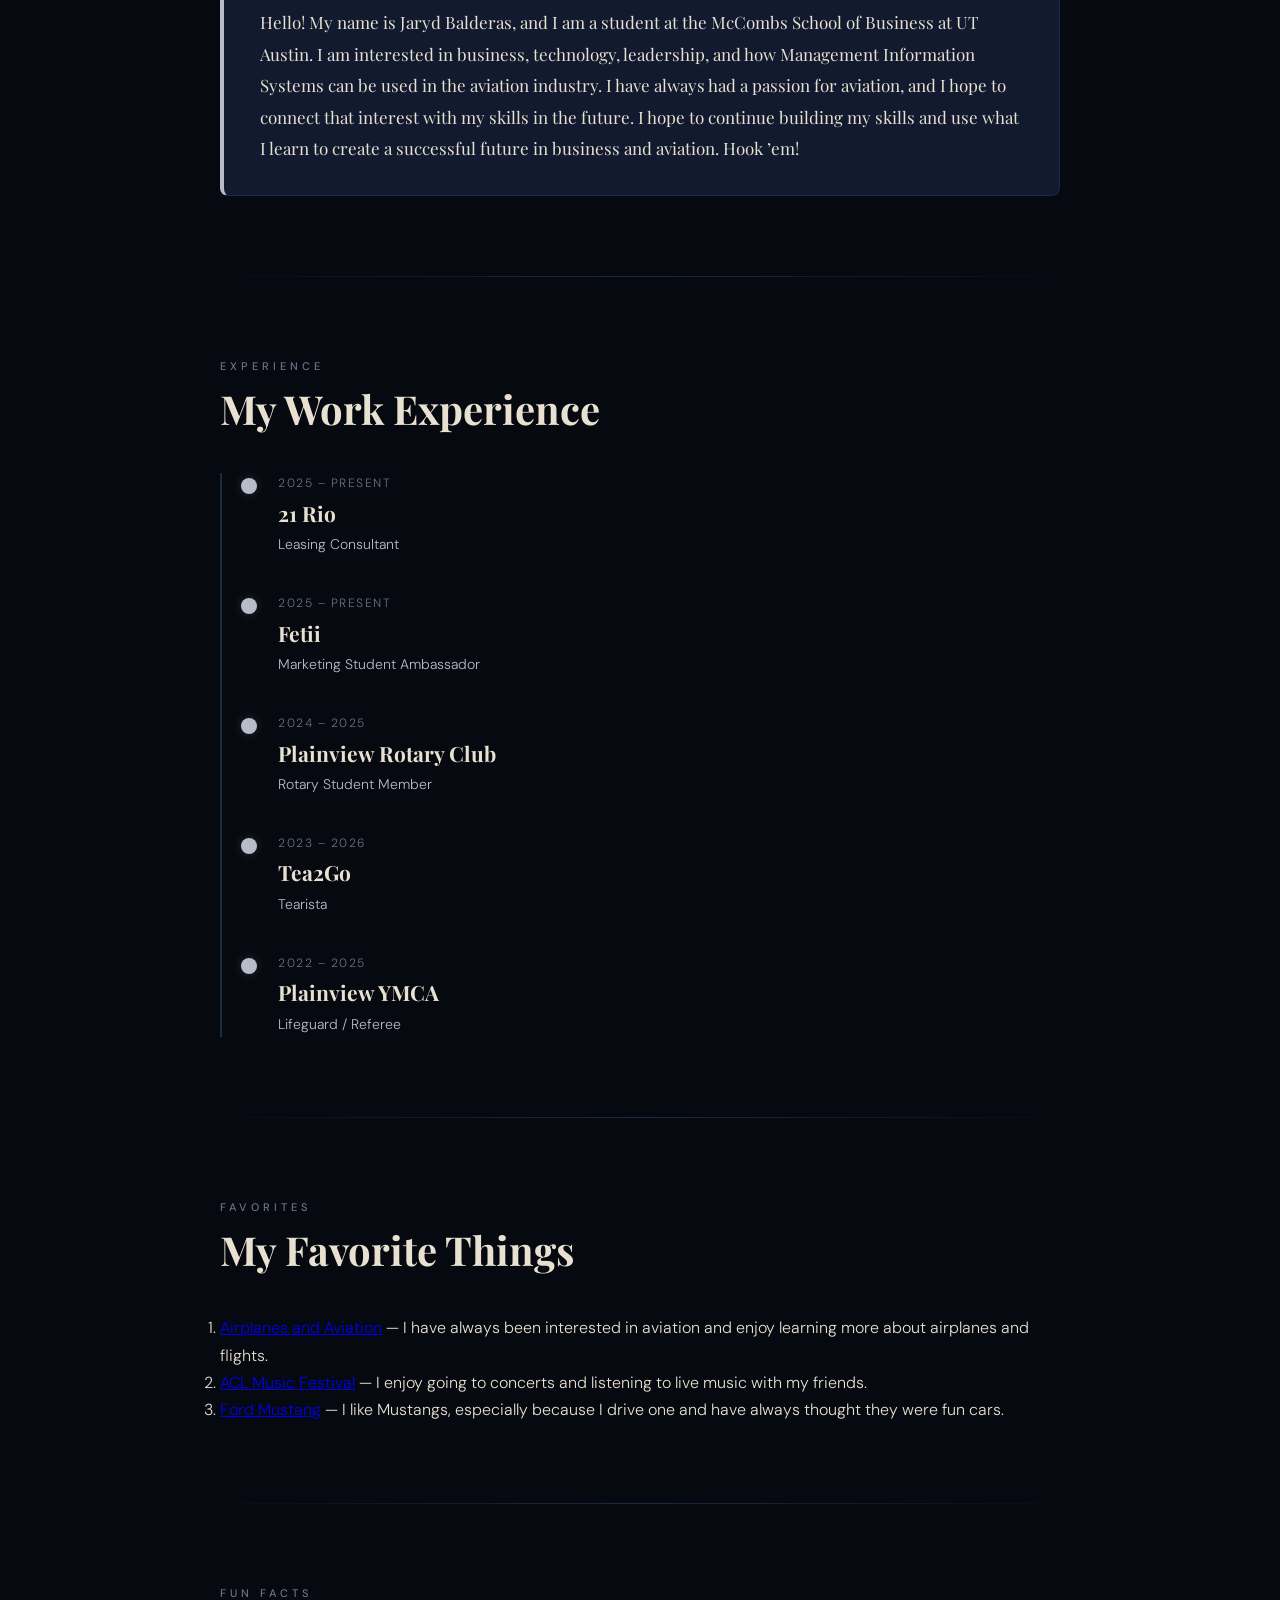
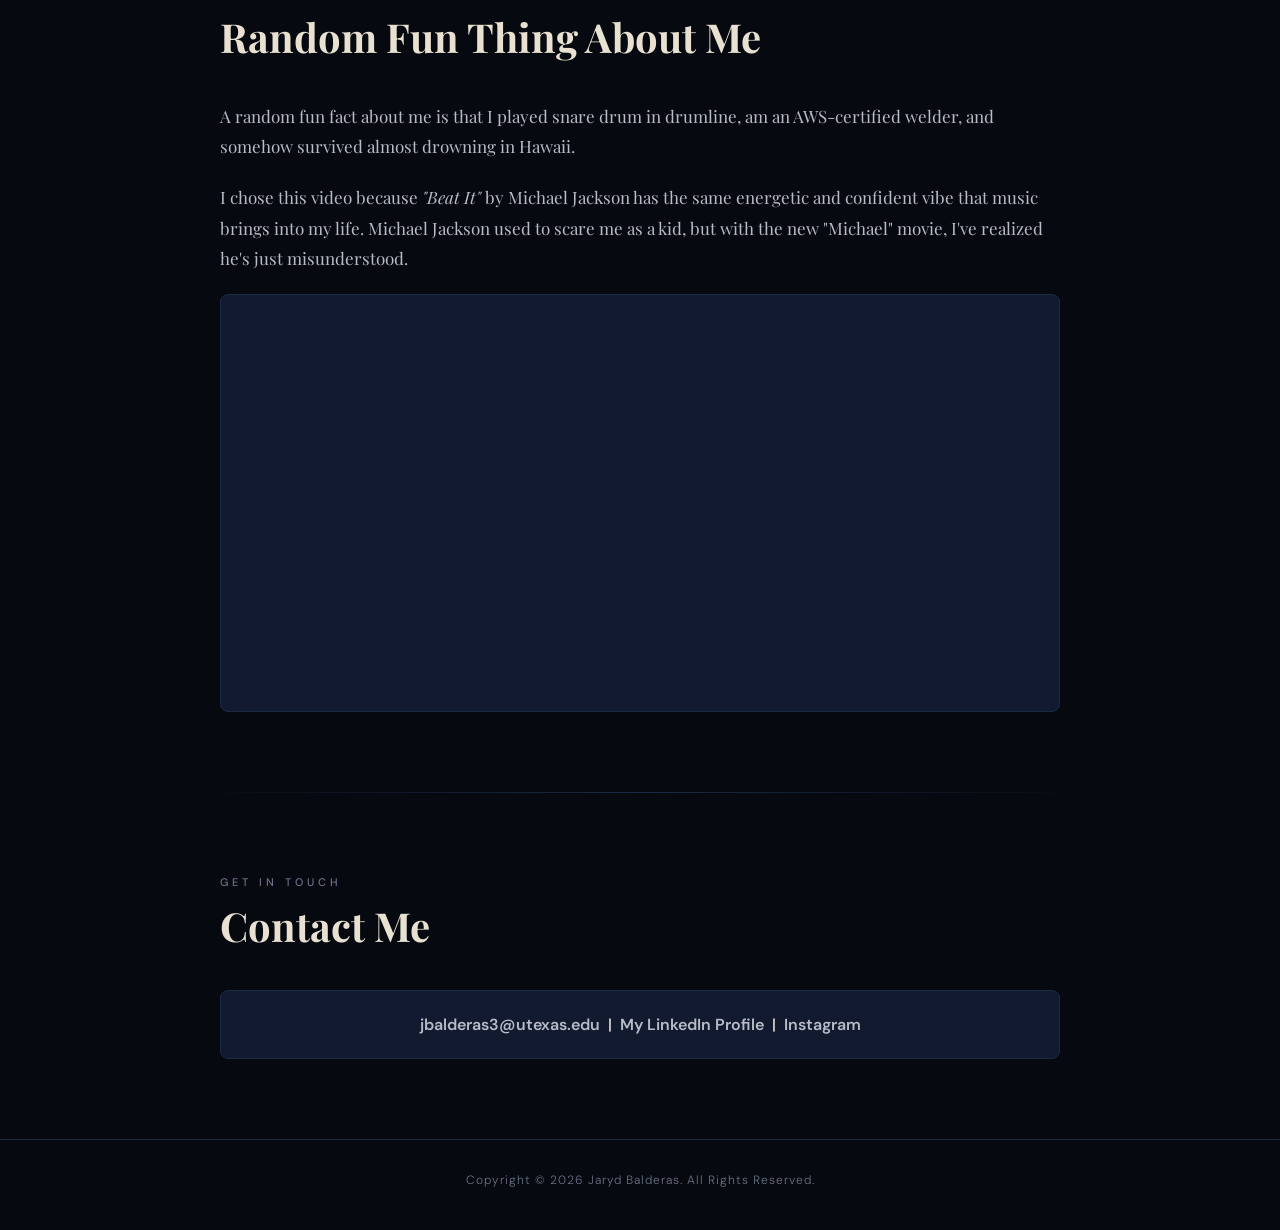
==== commit ac814f6b: "Update index.html" ====
--- a/index.html
+++ b/index.html
@@ -118,6 +118,31 @@
 
   <div class="divider"></div>
 
+  <!-- FAVORITE THINGS -->
+  <section class="section" id="favorites">
+    <div class="section-label reveal">Favorites</div>
+    <h2 class="section-heading reveal">My Favorite Things</h2>
+
+    <ol class="favorites-list reveal">
+      <li>
+        <a href="https://www.flightaware.com/" target="_blank" rel="noopener noreferrer">Airplanes and Aviation</a>
+        &mdash; I have always been interested in aviation and enjoy learning more about airplanes and flights.
+      </li>
+      <li>
+        <a href="https://www.aclfestival.com/" target="_blank" rel="noopener noreferrer">ACL Music Festival</a>
+        &mdash; I enjoy going to concerts and listening to live music with my friends.
+      </li>
+      <li>
+        <a href="https://www.ford.com/cars/mustang/" target="_blank" rel="noopener noreferrer">Ford Mustang</a>
+        &mdash; I like Mustangs, especially because I drive one and have always thought they were fun cars.
+      </li>
+    </ol>
+  </section>
+
+  <div class="divider"></div>
+
+  <!-- FUN FACTS -->
+
   <!-- FUN FACTS -->
   <section class="section" id="fun">
     <div class="section-label reveal">Fun Facts</div>
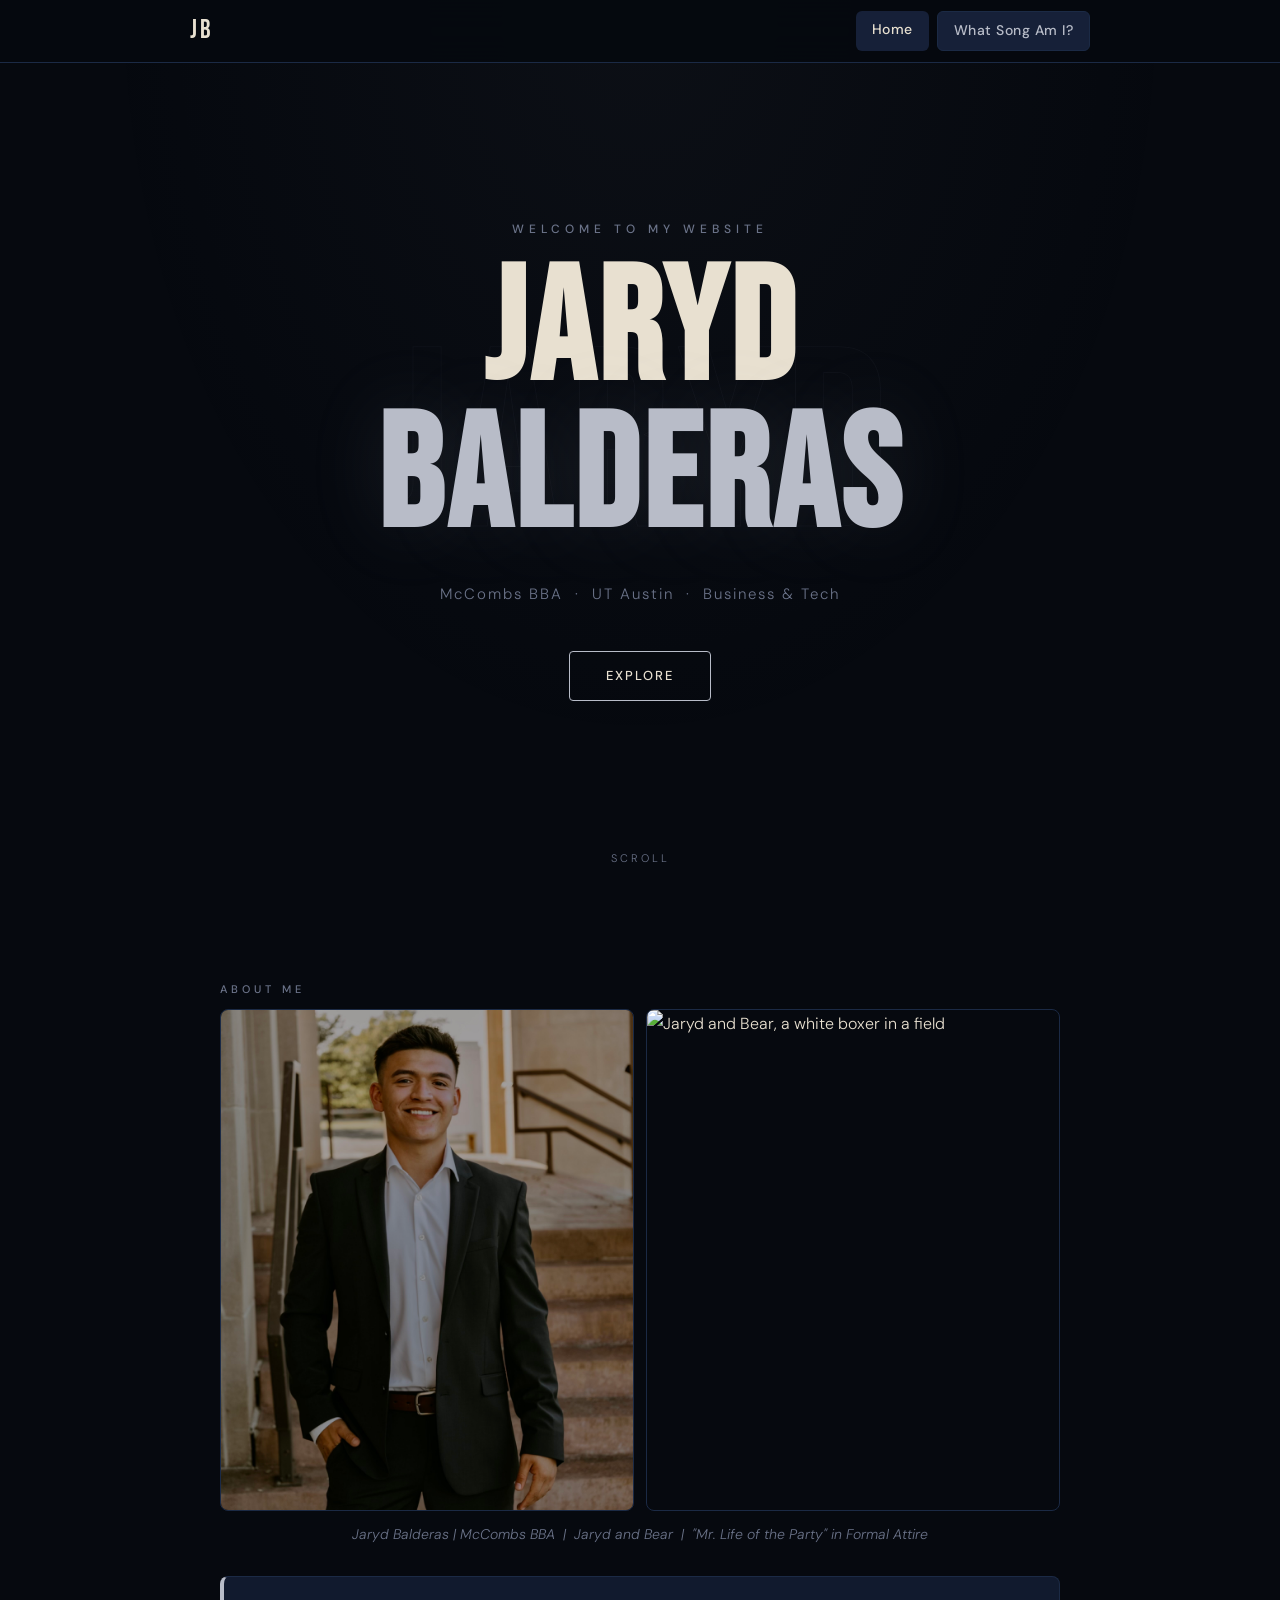
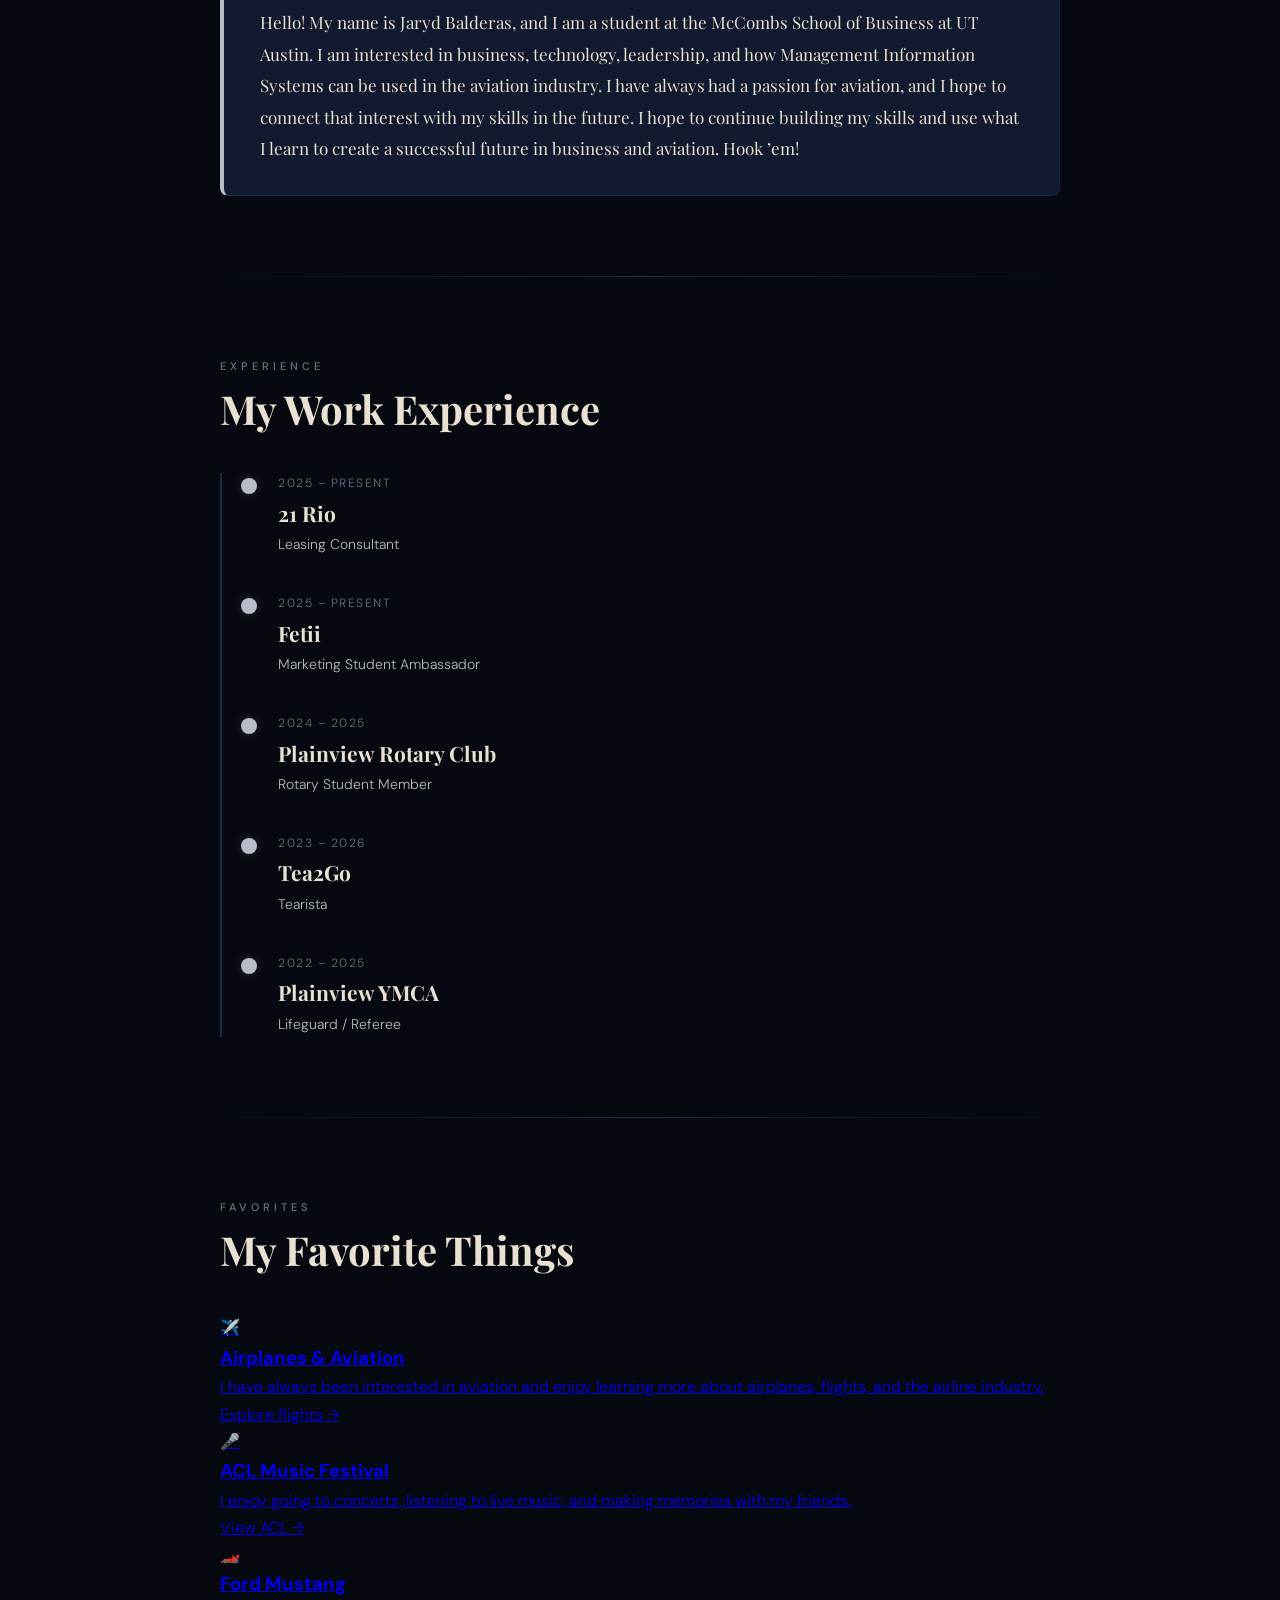
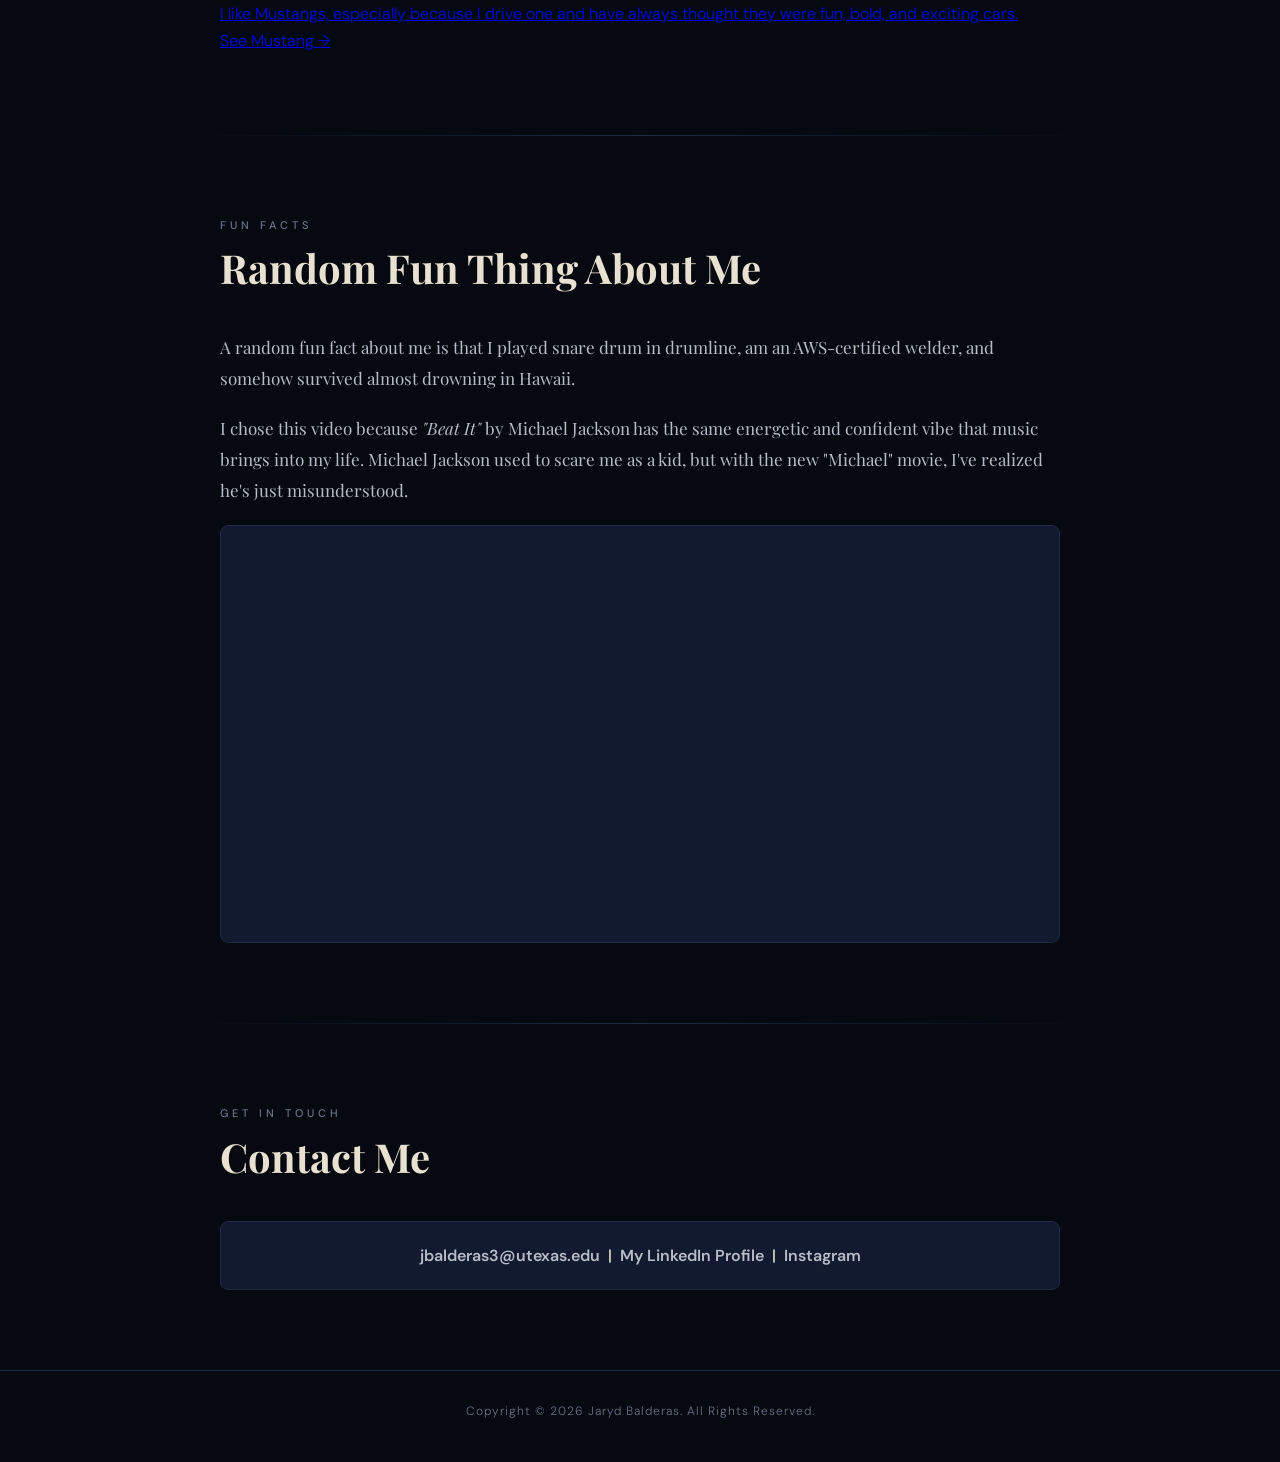
==== commit ec8cfe68: "Update index.html" ====
--- a/index.html
+++ b/index.html
@@ -118,26 +118,34 @@
 
   <div class="divider"></div>
 
-  <!-- FAVORITE THINGS -->
-  <section class="section" id="favorites">
-    <div class="section-label reveal">Favorites</div>
-    <h2 class="section-heading reveal">My Favorite Things</h2>
-
-    <ol class="favorites-list reveal">
-      <li>
-        <a href="https://www.flightaware.com/" target="_blank" rel="noopener noreferrer">Airplanes and Aviation</a>
-        &mdash; I have always been interested in aviation and enjoy learning more about airplanes and flights.
-      </li>
-      <li>
-        <a href="https://www.aclfestival.com/" target="_blank" rel="noopener noreferrer">ACL Music Festival</a>
-        &mdash; I enjoy going to concerts and listening to live music with my friends.
-      </li>
-      <li>
-        <a href="https://www.ford.com/cars/mustang/" target="_blank" rel="noopener noreferrer">Ford Mustang</a>
-        &mdash; I like Mustangs, especially because I drive one and have always thought they were fun cars.
-      </li>
-    </ol>
-  </section>
+ <!-- FAVORITE THINGS -->
+<section class="section" id="favorites">
+  <div class="section-label reveal">Favorites</div>
+  <h2 class="section-heading reveal">My Favorite Things</h2>
+
+  <div class="favorites-grid reveal">
+    <a class="favorite-card" href="https://www.flightaware.com/" target="_blank" rel="noopener noreferrer">
+      <div class="favorite-icon">✈️</div>
+      <h3>Airplanes & Aviation</h3>
+      <p>I have always been interested in aviation and enjoy learning more about airplanes, flights, and the airline industry.</p>
+      <span>Explore flights →</span>
+    </a>
+
+    <a class="favorite-card" href="https://www.aclfestival.com/" target="_blank" rel="noopener noreferrer">
+      <div class="favorite-icon">🎤</div>
+      <h3>ACL Music Festival</h3>
+      <p>I enjoy going to concerts, listening to live music, and making memories with my friends.</p>
+      <span>View ACL →</span>
+    </a>
+
+    <a class="favorite-card" href="https://www.ford.com/cars/mustang/" target="_blank" rel="noopener noreferrer">
+      <div class="favorite-icon">🏎️</div>
+      <h3>Ford Mustang</h3>
+      <p>I like Mustangs, especially because I drive one and have always thought they were fun, bold, and exciting cars.</p>
+      <span>See Mustang →</span>
+    </a>
+  </div>
+</section>
 
   <div class="divider"></div>
 
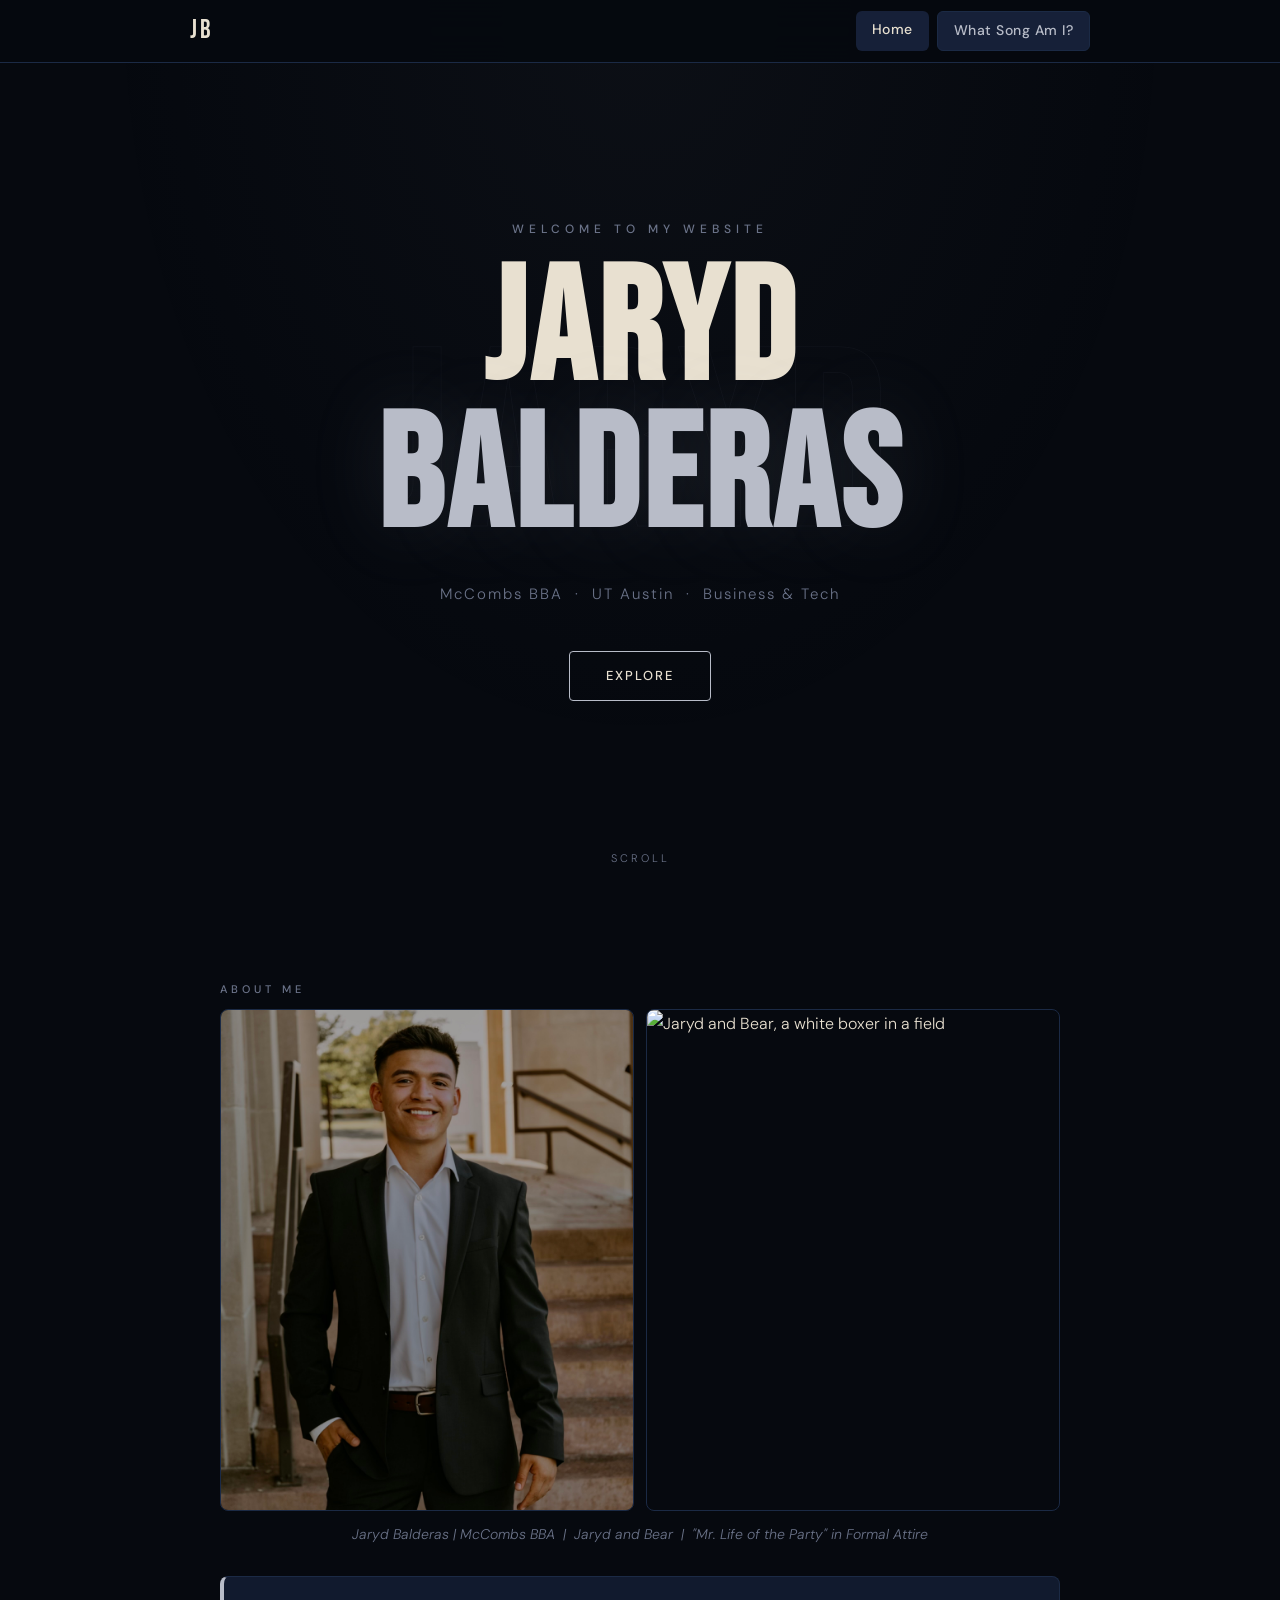
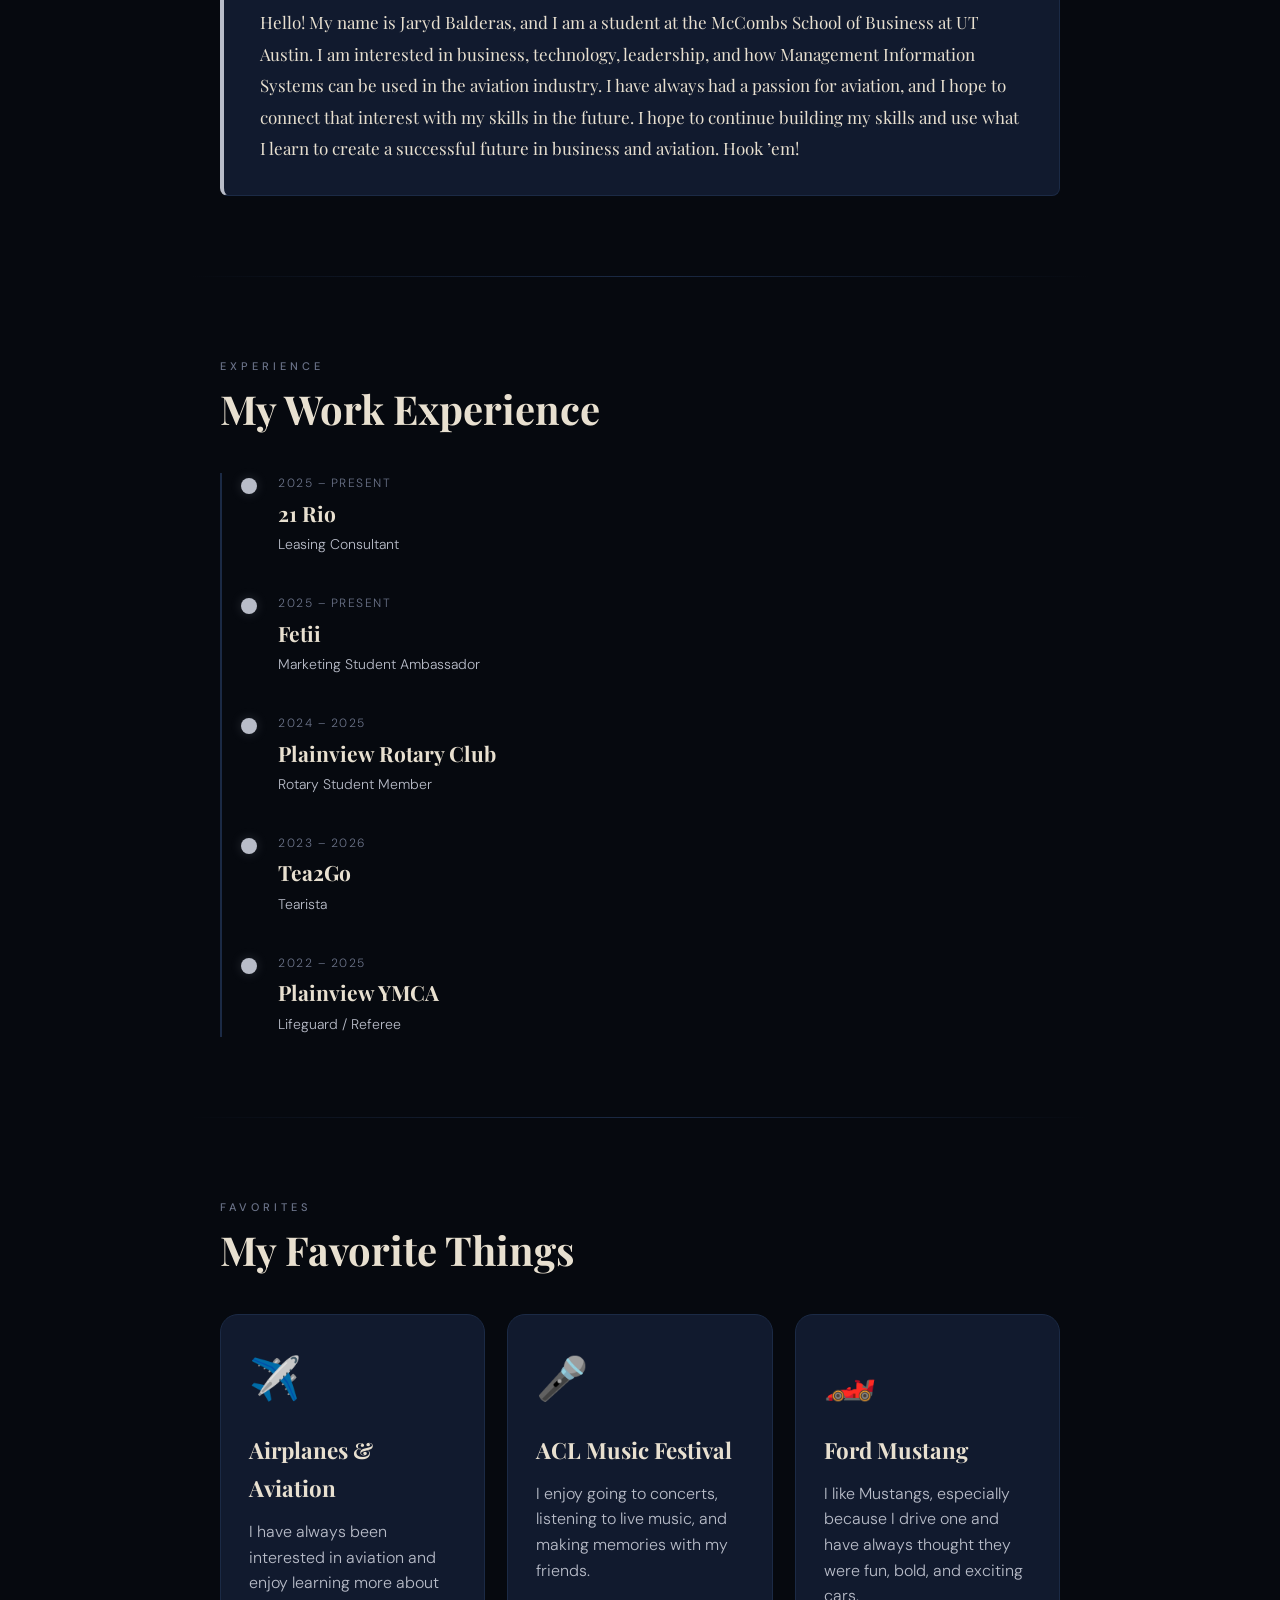
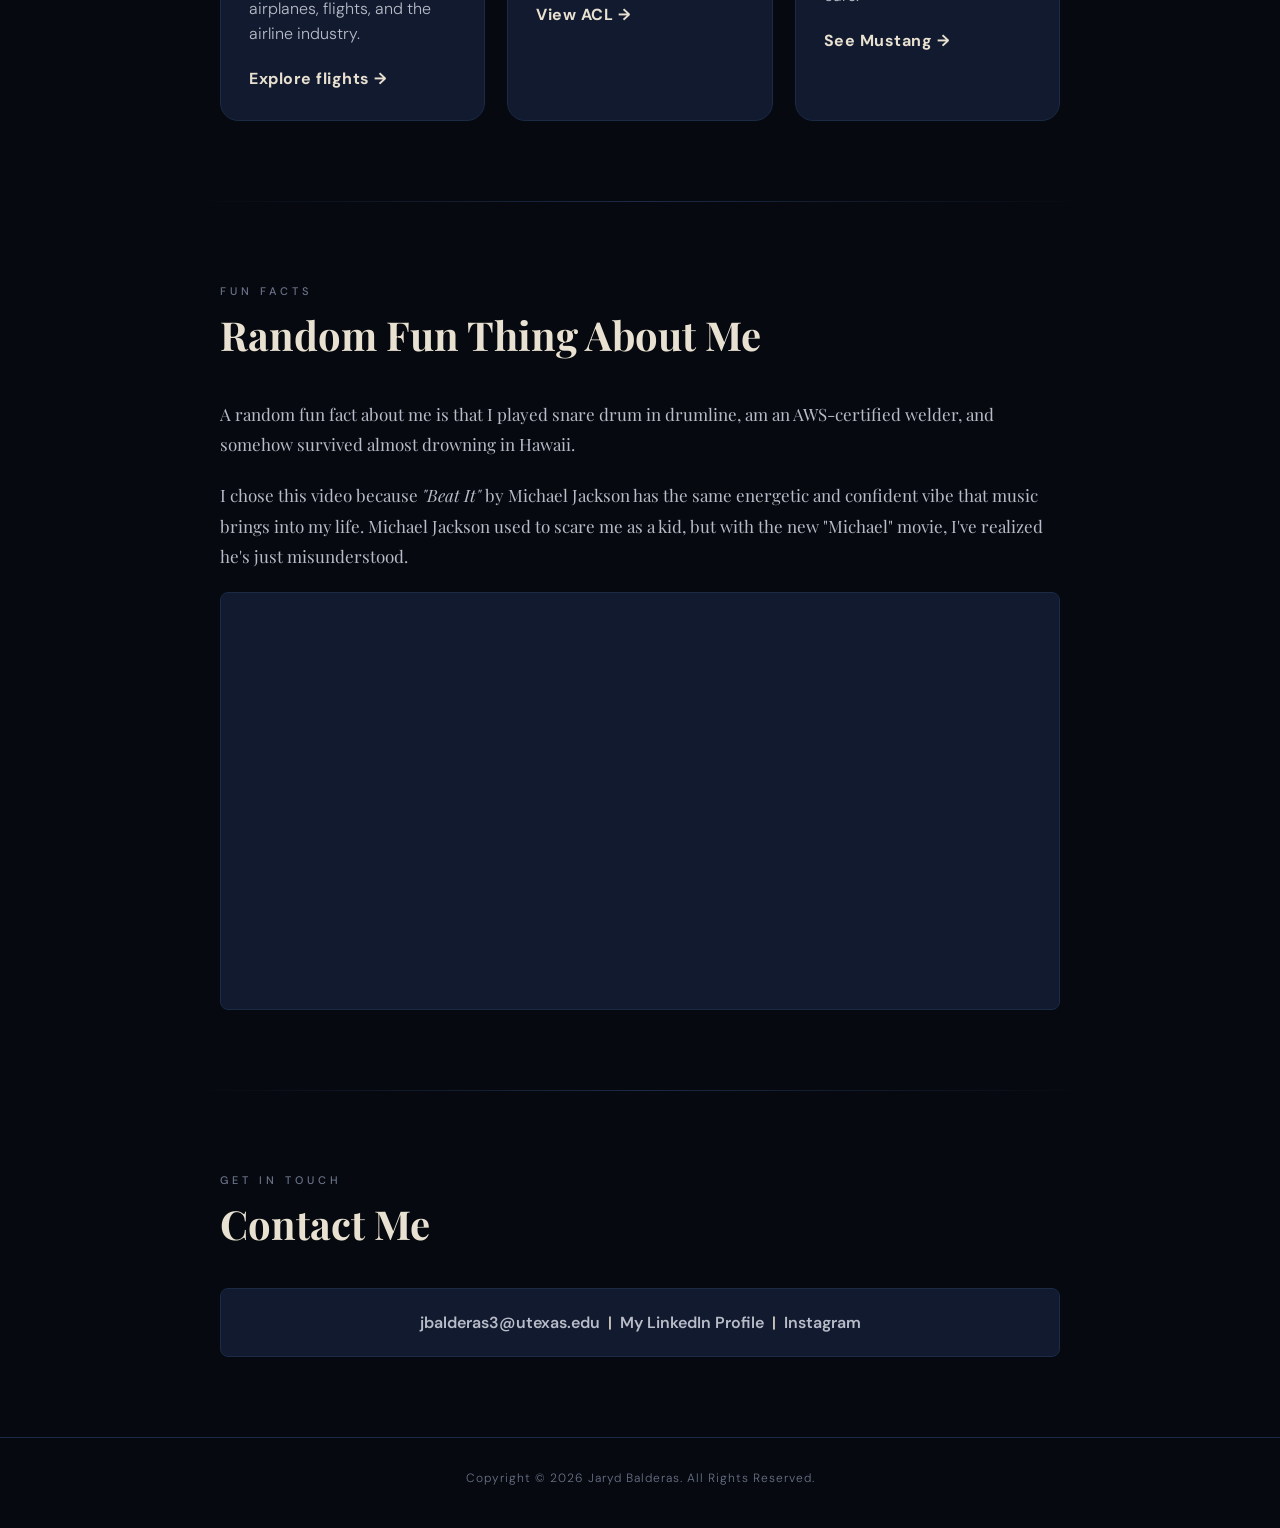
==== commit 62dc6f37: "Update index.html" ====
--- a/index.html
+++ b/index.html
@@ -150,8 +150,6 @@
   <div class="divider"></div>
 
   <!-- FUN FACTS -->
-
-  <!-- FUN FACTS -->
   <section class="section" id="fun">
     <div class="section-label reveal">Fun Facts</div>
     <h2 class="section-heading reveal">Random Fun Thing About Me</h2>
--- a/style.css
+++ b/style.css
@@ -620,12 +620,65 @@
   border-color: var(--cream);
 }
 
+/* ---- Favorite Things ---- */
+.favorites-grid {
+  display: grid;
+  grid-template-columns: repeat(3, 1fr);
+  gap: 22px;
+  margin-top: 30px;
+}
+
+.favorite-card {
+  display: block;
+  padding: 28px;
+  border: 1px solid var(--border);
+  border-radius: 18px;
+  background: var(--bg-card);
+  text-decoration: none;
+  color: inherit;
+  transition: transform 0.3s ease, box-shadow 0.3s ease, background 0.3s ease, border-color 0.3s ease;
+}
+
+.favorite-card:hover {
+  transform: translateY(-8px) scale(1.02);
+  box-shadow: 0 18px 40px rgba(0, 0, 0, 0.35);
+  background: var(--navy-mid);
+  border-color: var(--silver);
+}
+
+.favorite-icon {
+  font-size: 42px;
+  margin-bottom: 16px;
+}
+
+.favorite-card h3 {
+  font-family: var(--font-serif);
+  color: var(--cream);
+  margin-bottom: 12px;
+  font-size: 1.4rem;
+}
+
+.favorite-card p {
+  color: var(--silver);
+  line-height: 1.6;
+  margin-bottom: 18px;
+}
+
+.favorite-card span {
+  color: var(--cream);
+  font-weight: bold;
+  letter-spacing: 0.5px;
+}
+
 /* ---- Mobile ---- */
 @media (max-width: 680px) {
   .hero-name { font-size: 72px; }
   .photo-row { flex-direction: column; }
   .row-photo { height: 240px; }
   .answers-grid { grid-template-columns: 1fr; }
+  .favorites-grid {
+    grid-template-columns: 1fr;
+  }
   .quiz-main-title { font-size: 52px; }
   .site-nav { padding: 0 16px; }
   .section { padding: 60px 16px; }
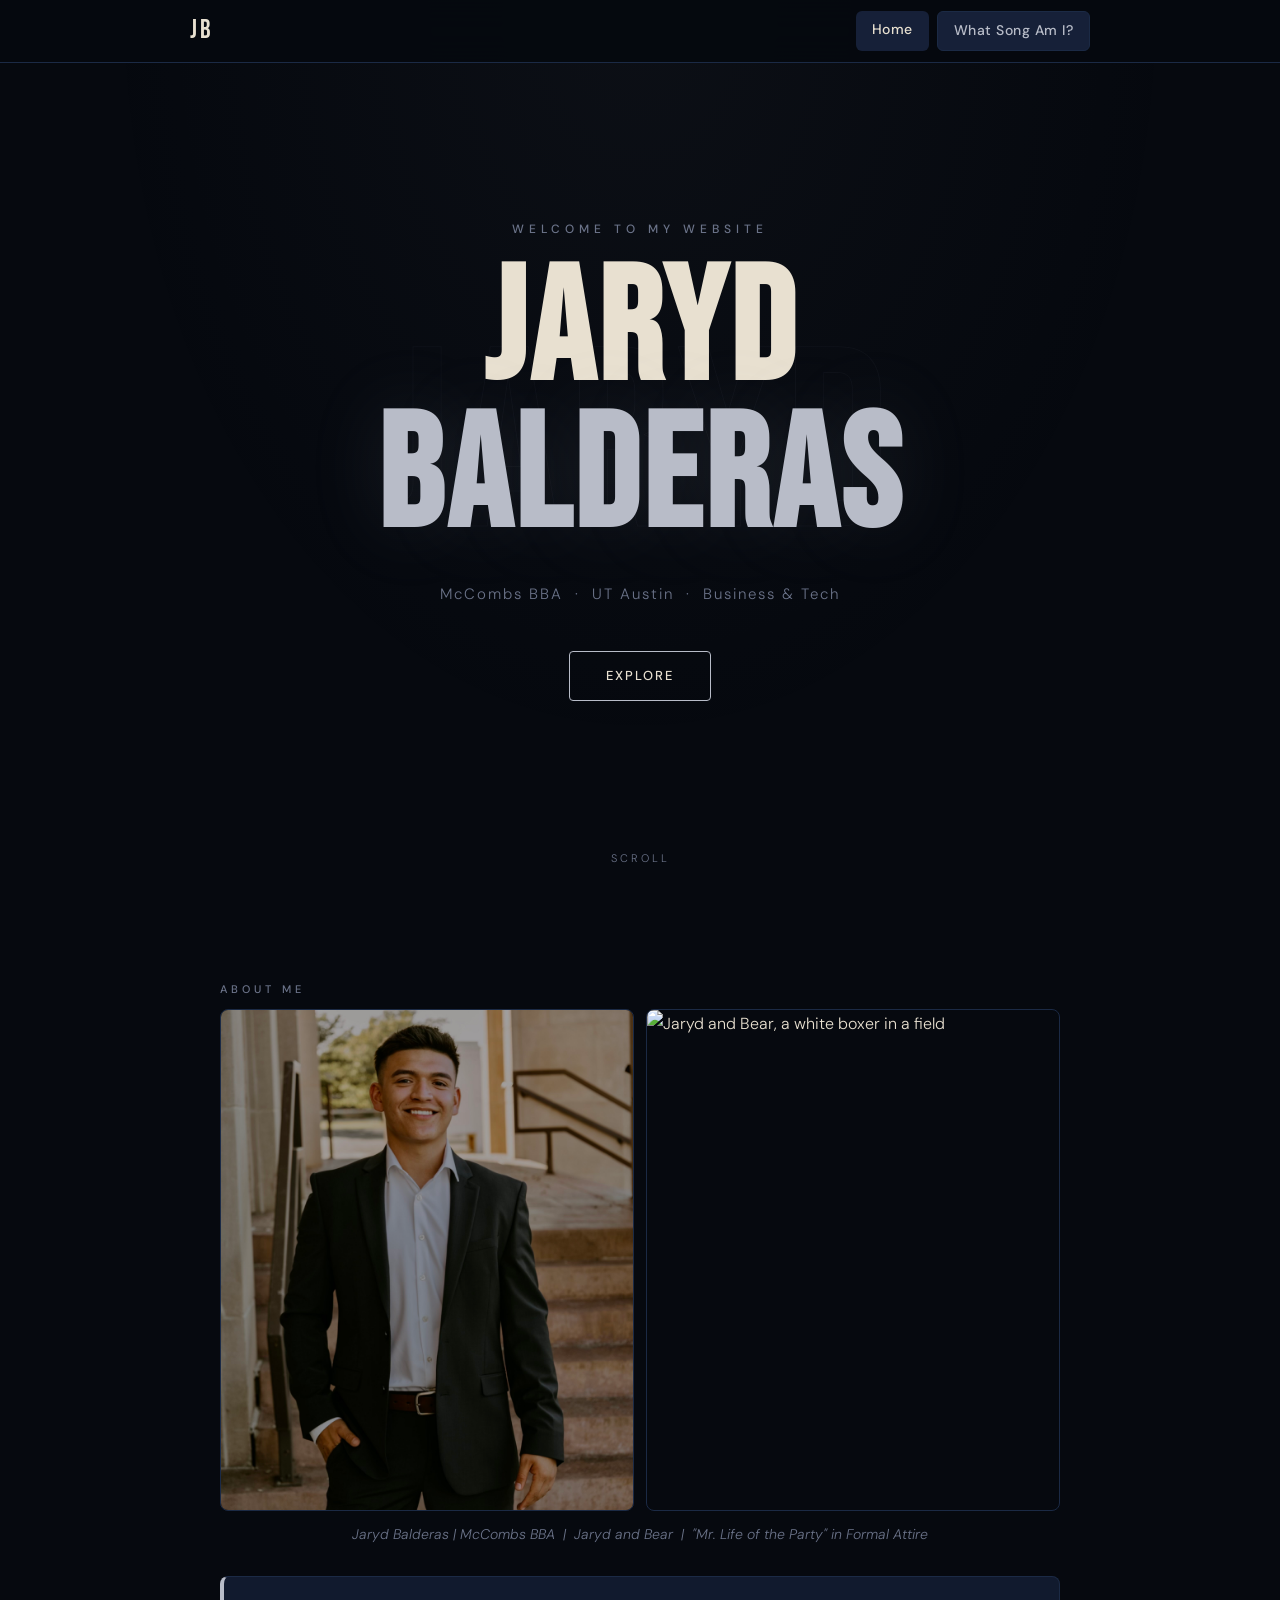
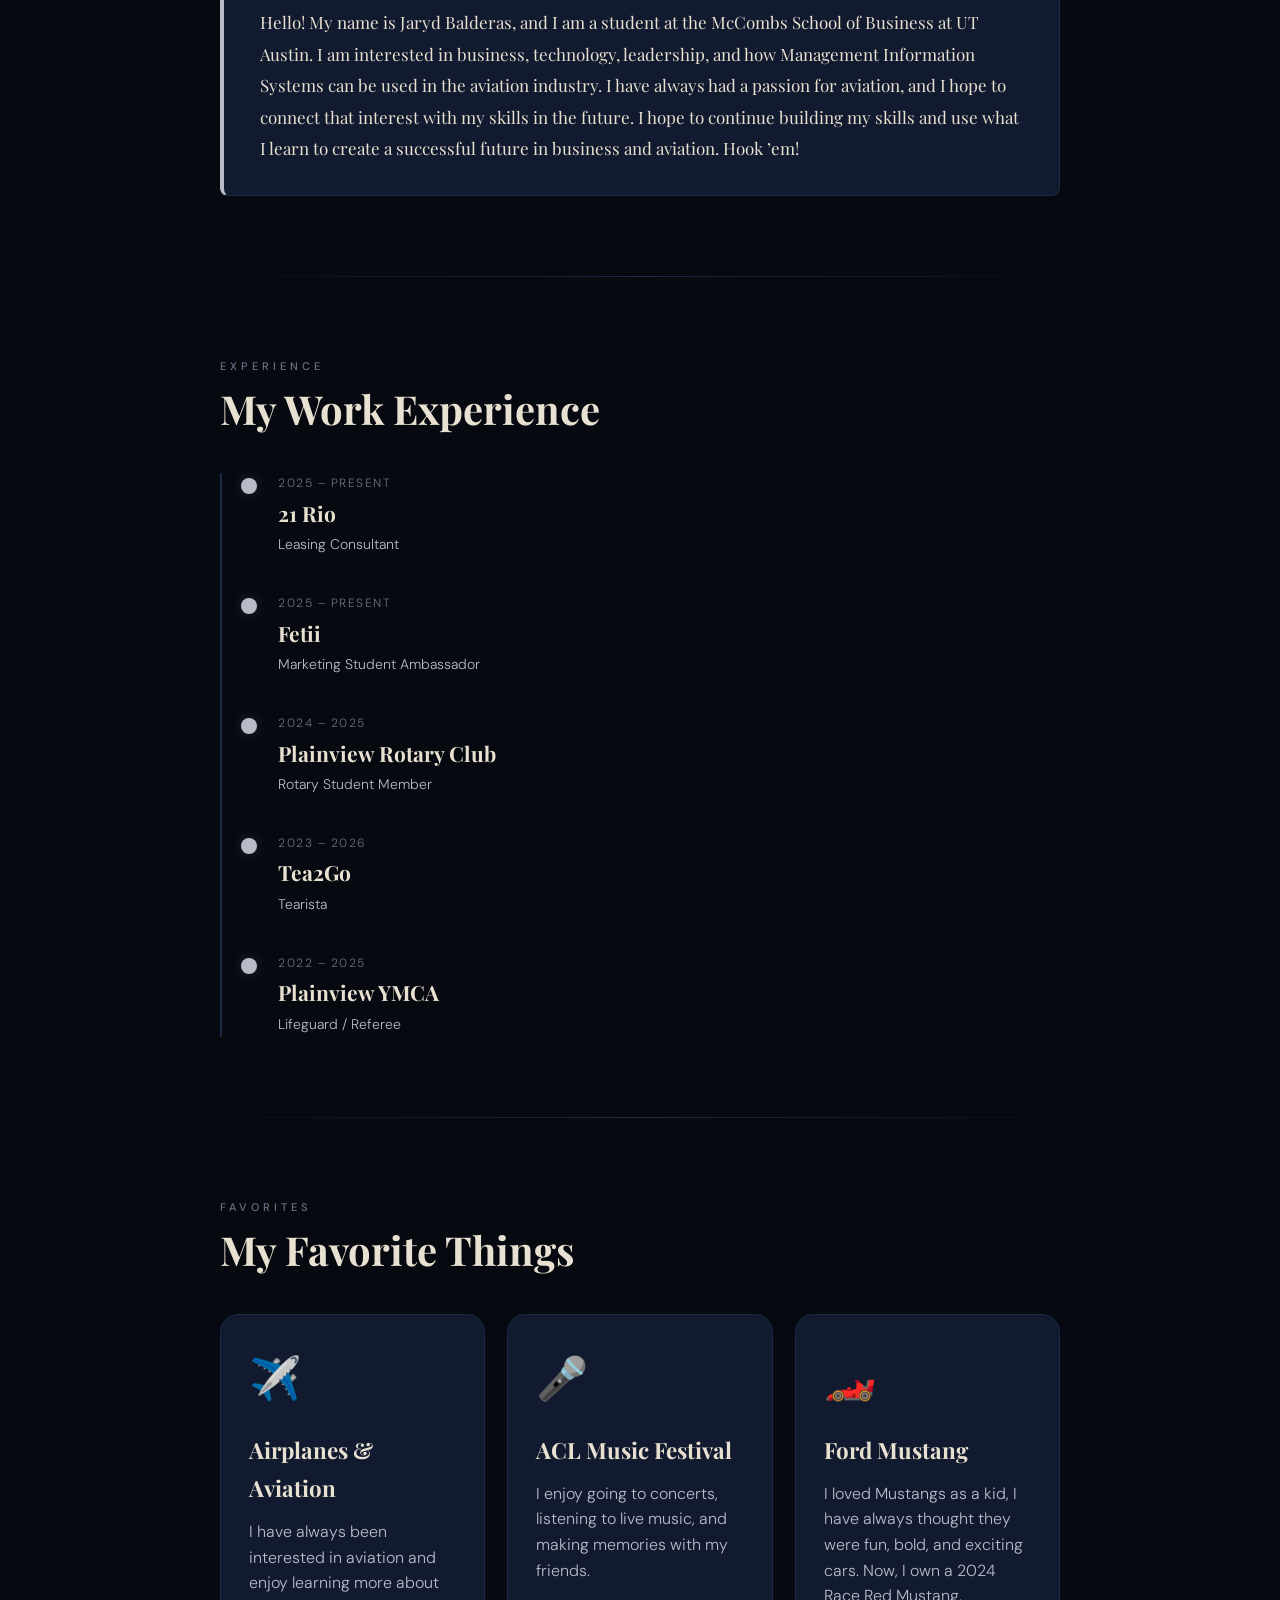
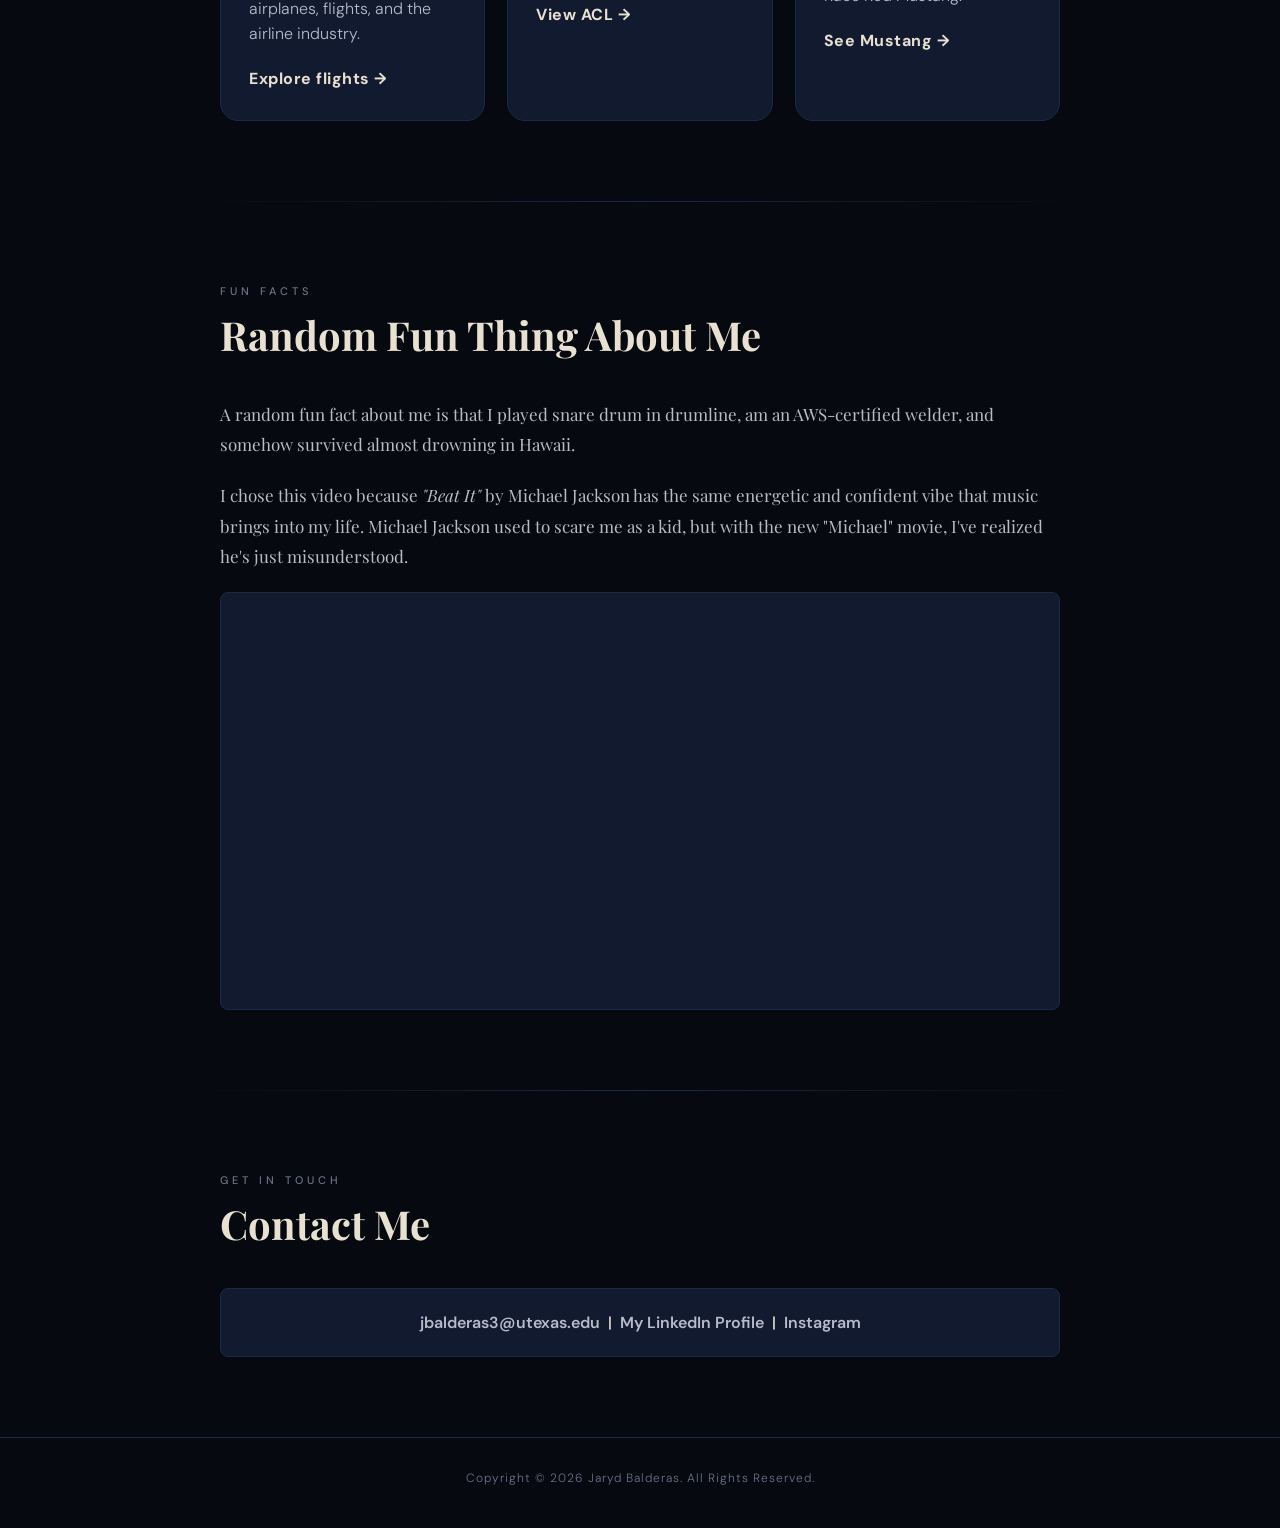
==== commit 6f2d6017: "Update index.html" ====
--- a/index.html
+++ b/index.html
@@ -123,32 +123,37 @@
   <div class="section-label reveal">Favorites</div>
   <h2 class="section-heading reveal">My Favorite Things</h2>
 
-  <div class="favorites-grid reveal">
-    <a class="favorite-card" href="https://www.flightaware.com/" target="_blank" rel="noopener noreferrer">
-      <div class="favorite-icon">✈️</div>
-      <h3>Airplanes & Aviation</h3>
-      <p>I have always been interested in aviation and enjoy learning more about airplanes, flights, and the airline industry.</p>
-      <span>Explore flights →</span>
-    </a>
-
-    <a class="favorite-card" href="https://www.aclfestival.com/" target="_blank" rel="noopener noreferrer">
-      <div class="favorite-icon">🎤</div>
-      <h3>ACL Music Festival</h3>
-      <p>I enjoy going to concerts, listening to live music, and making memories with my friends.</p>
-      <span>View ACL →</span>
-    </a>
-
-    <a class="favorite-card" href="https://www.ford.com/cars/mustang/" target="_blank" rel="noopener noreferrer">
-      <div class="favorite-icon">🏎️</div>
-      <h3>Ford Mustang</h3>
-      <p>I like Mustangs, especially because I drive one and have always thought they were fun, bold, and exciting cars.</p>
-      <span>See Mustang →</span>
-    </a>
-  </div>
+  <ol class="favorites-grid reveal">
+    <li>
+      <a class="favorite-card" href="https://www.flightaware.com/" target="_blank" rel="noopener noreferrer">
+        <div class="favorite-icon">✈️</div>
+        <h3>Airplanes & Aviation</h3>
+        <p>I have always been interested in aviation and enjoy learning more about airplanes, flights, and the airline industry.</p>
+        <span>Explore flights →</span>
+      </a>
+    </li>
+
+    <li>
+      <a class="favorite-card" href="https://www.aclfestival.com/" target="_blank" rel="noopener noreferrer">
+        <div class="favorite-icon">🎤</div>
+        <h3>ACL Music Festival</h3>
+        <p>I enjoy going to concerts, listening to live music, and making memories with my friends.</p>
+        <span>View ACL →</span>
+      </a>
+    </li>
+
+    <li>
+      <a class="favorite-card" href="https://www.ford.com/cars/mustang/" target="_blank" rel="noopener noreferrer">
+        <div class="favorite-icon">🏎️</div>
+        <h3>Ford Mustang</h3>
+        <p>I loved Mustangs as a kid, I have always thought they were fun, bold, and exciting cars. Now, I own a 2024 Race Red Mustang.</p>
+        <span>See Mustang →</span>
+      </a>
+    </li>
+  </ol>
 </section>
-
-  <div class="divider"></div>
-
+    <div class="divider"></div>
+  
   <!-- FUN FACTS -->
   <section class="section" id="fun">
     <div class="section-label reveal">Fun Facts</div>
--- a/style.css
+++ b/style.css
@@ -620,22 +620,30 @@
   border-color: var(--cream);
 }
 
-/* ---- Favorite Things ---- */
+
+/* ---- Favorite Things Cards ---- */
 .favorites-grid {
+  list-style: none;
+  padding-left: 0;
   display: grid;
   grid-template-columns: repeat(3, 1fr);
   gap: 22px;
   margin-top: 30px;
 }
 
+.favorites-grid li {
+  display: flex;
+}
+
 .favorite-card {
+  width: 100%;
   display: block;
   padding: 28px;
   border: 1px solid var(--border);
   border-radius: 18px;
   background: var(--bg-card);
   text-decoration: none;
-  color: inherit;
+  color: var(--cream);
   transition: transform 0.3s ease, box-shadow 0.3s ease, background 0.3s ease, border-color 0.3s ease;
 }
 
